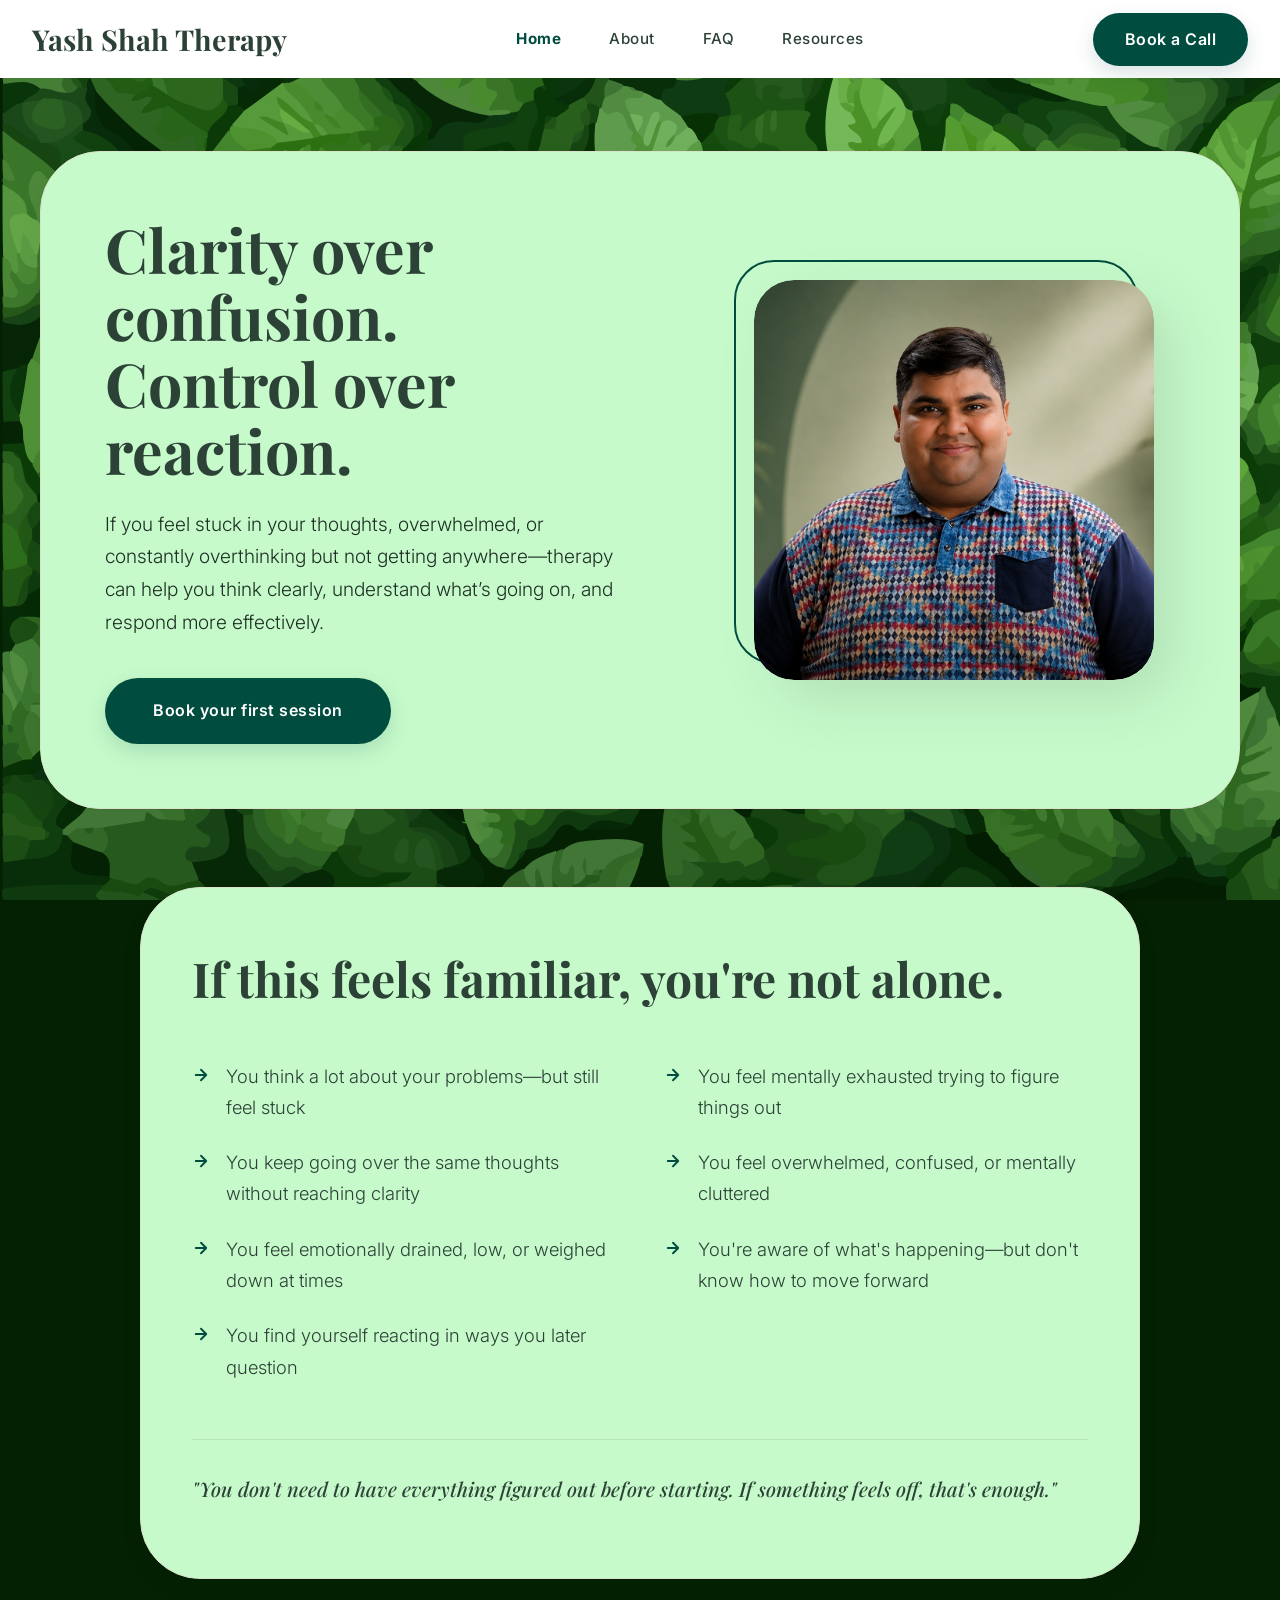
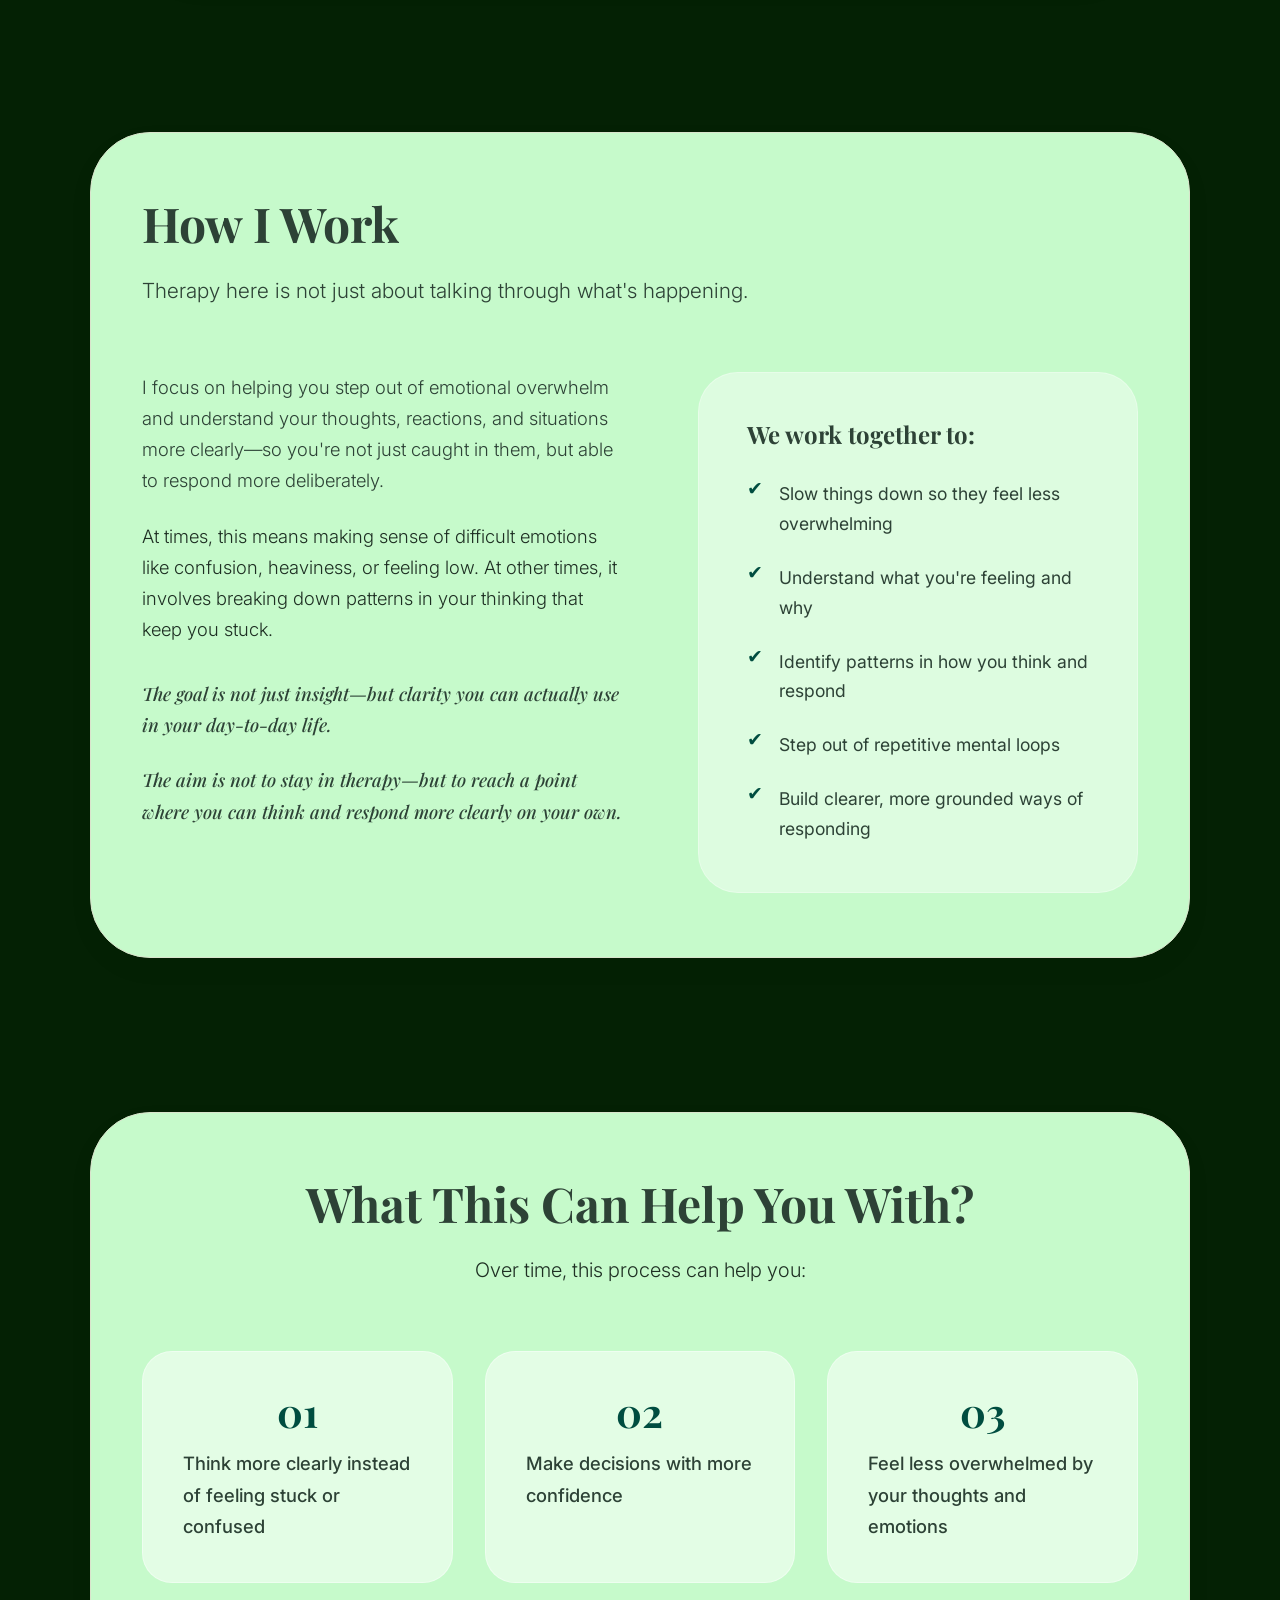
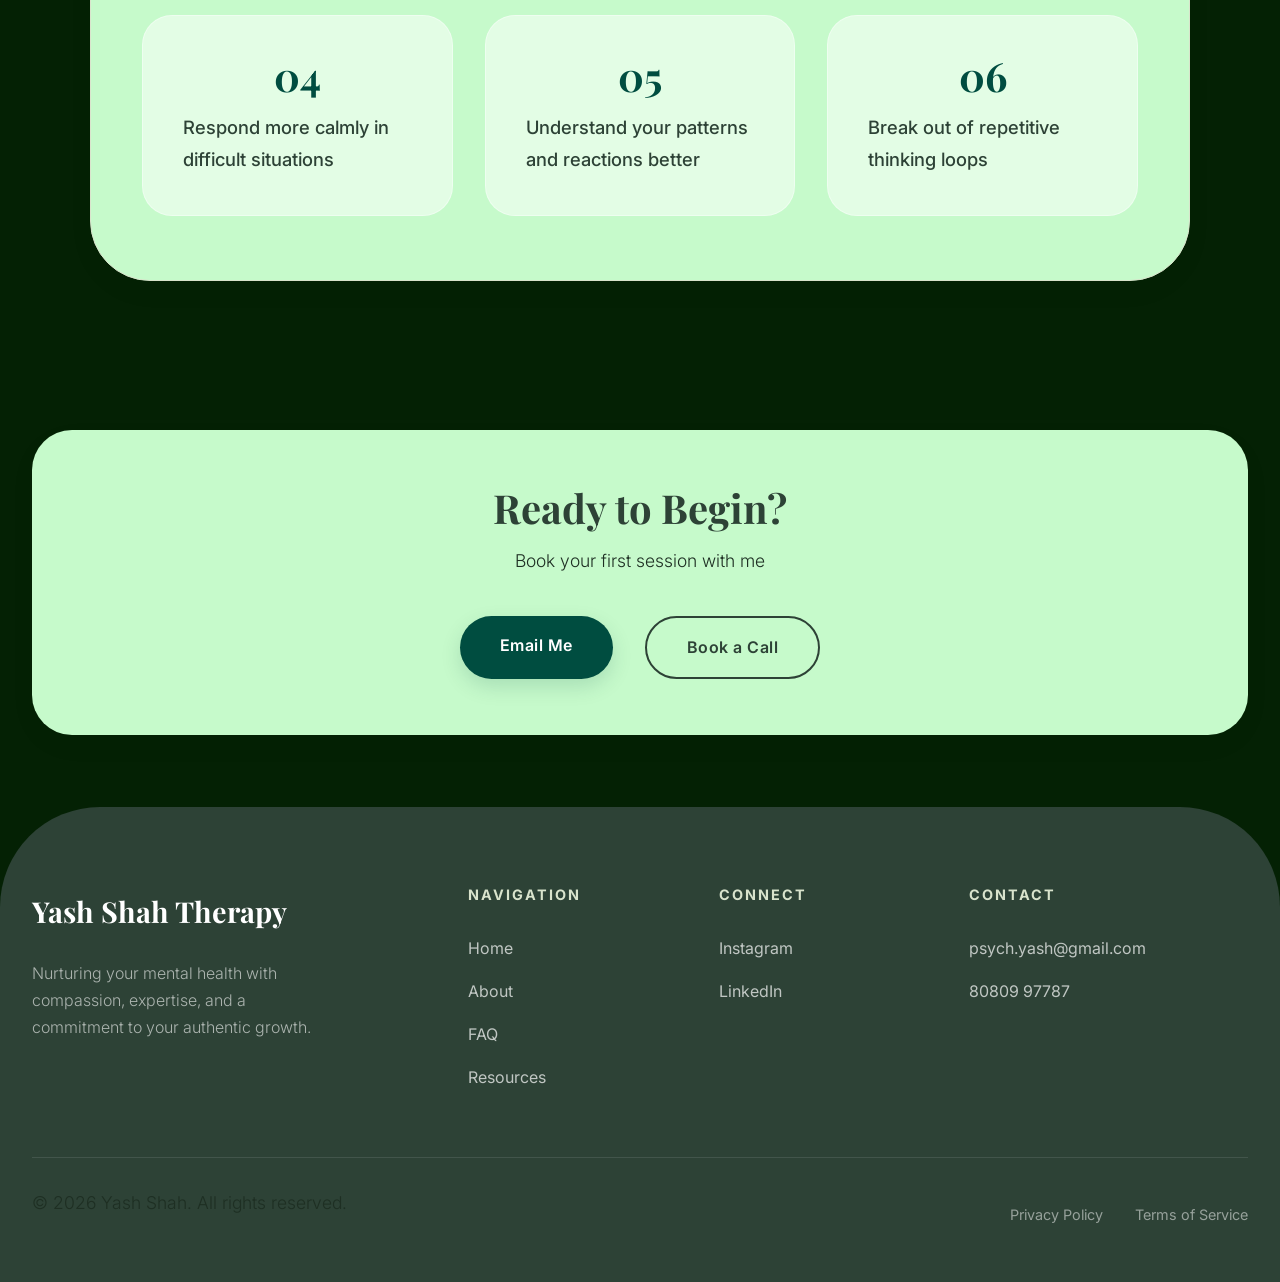
==== index.html @ 01963d13 "Update footer copyright to 2026 Yash Shah across all pages" ====
<!DOCTYPE html>
<html lang="en">
<head>
    <meta charset="UTF-8">
    <meta name="viewport" content="width=device-width, initial-scale=1.0">
    <title>Yash Shah Therapy | Counseling Psychologist & Therapist</title>
    <meta name="description" content="Professional therapy and mental health counseling by Yash Shah, a dedicated Counseling Psychologist. Helping you overcome stress and overthinking.">
    <meta name="keywords" content="Yash Shah, Counseling Psychologist, therapist, mental health counseling, therapy, psychologist, Good Life Counseling">
    
    <!-- Google Fonts -->
    <link rel="preconnect" href="https://fonts.googleapis.com">
    <link rel="preconnect" href="https://fonts.gstatic.com" crossorigin>
    <link href="https://fonts.googleapis.com/css2?family=Inter:wght@300;400;500;600&family=Playfair+Display:ital,wght@0,400;0,700;1,400;1,700&display=swap" rel="stylesheet">
    
    <link rel="stylesheet" href="style.css">
    <style>
        .hide-on-desktop { display: none !important; }
        @media (max-width: 1024px) {
            .hide-on-desktop { display: block !important; }
            .hide-on-mobile { display: none !important; }
        }
    </style>
</head>
<body>

    <!-- Nav -->
    <nav id="main-nav" aria-label="Main Navigation">
        <div class="container nav-content">
            <a href="index.html" class="logo" aria-label="Home" style="font-family: var(--font-serif); font-size: clamp(1.5rem, 3.5vw, 1.8rem); font-weight: 700; color: var(--primary);">
                Yash Shah Therapy
            </a>
            <div class="nav-links">
                <a href="index.html">Home</a>
                <a href="about.html">About</a>
                <a href="faq.html">FAQ</a>
                <a href="resources.html">Resources</a>
            </div>
            <a href="https://wa.me/918080997787" class="btn" style="padding: 0.8rem 2rem;">Book a Call</a>
        </div>
    </nav>

    <main id="main-content">
        <!-- Hero -->
        <section id="home" style="background: transparent; padding-top: 150px;">
        
        <div class="container">
            <div class="card reveal" style="background: var(--card-bg); padding: clamp(1.5rem, 5vw, 5rem); border-radius: clamp(30px, 5vw, 60px); max-width: 1200px; margin: 0 auto;">
                <div class="hero-grid" style="gap: 6rem; align-items: center; margin-top: 0;">
                    <!-- Left: Content -->
                    <div class="hero-content" style="text-align: left;">
                        <h1 style="font-size: clamp(2.5rem, 5vw, 3.8rem); margin-bottom: 1.5rem;">Clarity over confusion.<br>Control over reaction.</h1>
                        <p style="font-size: 1.2rem; margin-bottom: 2.5rem; color: var(--text-muted);">If you feel stuck in your thoughts, overwhelmed, or constantly overthinking but not getting anywhere—therapy can help you think clearly, understand what’s going on, and respond more effectively.</p>
                        
                        <!-- Mobile Image -->
                        <div class="about-image-wrapper hide-on-desktop" style="max-width: 400px; margin: 0 auto 2rem; position: relative;">
                            <div class="about-image">
                                <img src="yash shah image.jpeg" alt="Yash Shah Portrait" style="width: 100%; height: auto; border-radius: 40px; object-fit: cover; aspect-ratio: 1;">
                            </div>
                        </div>

                        <div class="hero-cta">
                            <a href="https://wa.me/918080997787" class="btn">Book your first session</a>
                        </div>
                    </div>

                    <!-- Right: Yash Shah Image (Desktop only) -->
                    <div class="about-image-wrapper hide-on-mobile" style="max-width: 400px; margin: 0 auto; position: relative;">
                        <div class="about-image reveal">
                            <img src="yash shah image.jpeg" alt="Yash Shah Portrait" style="width: 100%; height: auto; border-radius: 40px; object-fit: cover; aspect-ratio: 1;">
                        </div>
                    </div>
                </div>
            </div>
        </div>
        </section>


    <!-- Familiarity/Pain Points Section -->
    <section class="section-padding" style="background-color: transparent;">
        <div class="container">
            <div class="card reveal" style="padding: clamp(1.5rem, 5vw, 5rem) clamp(1.2rem, 4vw, 4rem); background: var(--card-bg); max-width: 1000px; margin: 0 auto; border-radius: clamp(30px, 5vw, 60px);">
                <div class="section-header" style="text-align: left; max-width: 100%; margin-bottom: 3.5rem;">
                    <h2 style="font-size: clamp(2rem, 4vw, 3rem); margin-bottom: 1.5rem;">If this feels familiar, you're not alone.</h2>
                </div>
                <div style="display: grid; grid-template-columns: repeat(auto-fit, minmax(min(100%, 350px), 1fr)); gap: 1.5rem 3rem; text-align: left; margin-bottom: 3.5rem;">
                    <div style="display: flex; gap: 1rem; align-items: flex-start;">
                        <svg width="18" height="18" viewBox="0 0 24 24" fill="none" stroke="currentColor" stroke-width="2.5" stroke-linecap="round" stroke-linejoin="round" style="flex-shrink: 0; color: var(--tertiary); margin-top: 5px;"><path d="M5 12h14m-7-7l7 7-7 7"/></svg>
                        <p style="margin: 0; font-size: 1.15rem; color: var(--primary);">You think a lot about your problems—but still feel stuck</p>
                    </div>
                    <div style="display: flex; gap: 1rem; align-items: flex-start;">
                        <svg width="18" height="18" viewBox="0 0 24 24" fill="none" stroke="currentColor" stroke-width="2.5" stroke-linecap="round" stroke-linejoin="round" style="flex-shrink: 0; color: var(--tertiary); margin-top: 5px;"><path d="M5 12h14m-7-7l7 7-7 7"/></svg>
                        <p style="margin: 0; font-size: 1.15rem; color: var(--primary);">You feel mentally exhausted trying to figure things out</p>
                    </div>
                    <div style="display: flex; gap: 1rem; align-items: flex-start;">
                        <svg width="18" height="18" viewBox="0 0 24 24" fill="none" stroke="currentColor" stroke-width="2.5" stroke-linecap="round" stroke-linejoin="round" style="flex-shrink: 0; color: var(--tertiary); margin-top: 5px;"><path d="M5 12h14m-7-7l7 7-7 7"/></svg>
                        <p style="margin: 0; font-size: 1.15rem; color: var(--primary);">You keep going over the same thoughts without reaching clarity</p>
                    </div>
                    <div style="display: flex; gap: 1rem; align-items: flex-start;">
                        <svg width="18" height="18" viewBox="0 0 24 24" fill="none" stroke="currentColor" stroke-width="2.5" stroke-linecap="round" stroke-linejoin="round" style="flex-shrink: 0; color: var(--tertiary); margin-top: 5px;"><path d="M5 12h14m-7-7l7 7-7 7"/></svg>
                        <p style="margin: 0; font-size: 1.15rem; color: var(--primary);">You feel overwhelmed, confused, or mentally cluttered</p>
                    </div>
                    <div style="display: flex; gap: 1rem; align-items: flex-start;">
                        <svg width="18" height="18" viewBox="0 0 24 24" fill="none" stroke="currentColor" stroke-width="2.5" stroke-linecap="round" stroke-linejoin="round" style="flex-shrink: 0; color: var(--tertiary); margin-top: 5px;"><path d="M5 12h14m-7-7l7 7-7 7"/></svg>
                        <p style="margin: 0; font-size: 1.15rem; color: var(--primary);">You feel emotionally drained, low, or weighed down at times</p>
                    </div>
                    <div style="display: flex; gap: 1rem; align-items: flex-start;">
                        <svg width="18" height="18" viewBox="0 0 24 24" fill="none" stroke="currentColor" stroke-width="2.5" stroke-linecap="round" stroke-linejoin="round" style="flex-shrink: 0; color: var(--tertiary); margin-top: 5px;"><path d="M5 12h14m-7-7l7 7-7 7"/></svg>
                        <p style="margin: 0; font-size: 1.15rem; color: var(--primary);">You're aware of what's happening—but don't know how to move forward</p>
                    </div>
                    <div style="display: flex; gap: 1rem; align-items: flex-start;">
                        <svg width="18" height="18" viewBox="0 0 24 24" fill="none" stroke="currentColor" stroke-width="2.5" stroke-linecap="round" stroke-linejoin="round" style="flex-shrink: 0; color: var(--tertiary); margin-top: 5px;"><path d="M5 12h14m-7-7l7 7-7 7"/></svg>
                        <p style="margin: 0; font-size: 1.15rem; color: var(--primary);">You find yourself reacting in ways you later question</p>
                    </div>
                </div>
                <div style="border-top: 1px solid rgba(0, 0, 0, 0.08); padding-top: 2rem; text-align: left;">
                    <p style="font-size: 1.25rem; font-weight: 500; color: var(--primary); margin-bottom: 0.5rem; font-family: var(--font-serif); font-style: italic;">"You don't need to have everything figured out before starting. If something feels off, that's enough."</p>
                </div>
            </div>
        </div>
    </section>

    <!-- How I Work Section -->
    <section class="section-padding" style="background-color: transparent;">
        <div class="container">
            <div class="card reveal" style="padding: clamp(1.5rem, 5vw, 5rem) clamp(1.2rem, 4vw, 4rem); background: var(--card-bg); max-width: 1100px; margin: 0 auto; border-radius: clamp(30px, 5vw, 60px);">
                <div class="section-header" style="text-align: left; max-width: 100%; margin-bottom: 4rem;">
                    <h2 style="font-size: clamp(2rem, 4vw, 3rem); margin-bottom: 1.5rem;">How I Work</h2>
                    <p style="font-size: 1.3rem; line-height: 1.6; color: var(--primary); max-width: 800px;">Therapy here is not just about talking through what's happening.</p>
                </div>
                
                <div class="about-grid how-i-work-grid" style="align-items: start; text-align: left;">
                    <div>
                        <p style="font-size: 1.15rem; margin-bottom: 1.5rem; color: var(--primary);">I focus on helping you step out of emotional overwhelm and understand your thoughts, reactions, and situations more clearly—so you're not just caught in them, but able to respond more deliberately.</p>
                        <p style="font-size: 1.15rem; margin-bottom: 1.5rem; color: var(--text-muted);">At times, this means making sense of difficult emotions like confusion, heaviness, or feeling low. At other times, it involves breaking down patterns in your thinking that keep you stuck.</p>
                        <p style="font-size: 1.15rem; font-weight: 500; font-family: var(--font-serif); font-style: italic; color: var(--primary); margin-top: 2rem;">The goal is not just insight—but clarity you can actually use in your day-to-day life.</p>
                        <p style="font-size: 1.15rem; font-weight: 500; font-family: var(--font-serif); font-style: italic; color: var(--primary);">The aim is not to stay in therapy—but to reach a point where you can think and respond more clearly on your own.</p>
                    </div>
                    
                    <div style="background: rgba(255, 255, 255, 0.4); padding: clamp(1.2rem, 4vw, 3rem); border-radius: clamp(20px, 4vw, 40px); border: 1px solid rgba(255, 255, 255, 0.3);">
                        <h3 style="font-size: 1.5rem; margin-bottom: 2rem; color: var(--primary);">We work together to:</h3>
                        <ul style="list-style: none; display: flex; flex-direction: column; gap: 1.5rem;">
                            <li style="display: flex; gap: 1rem; align-items: flex-start;">
                                <span style="color: var(--tertiary); font-size: 1.2rem; line-height: 1;">✔</span>
                                <span style="font-size: 1.1rem; color: var(--primary);">Slow things down so they feel less overwhelming</span>
                            </li>
                            <li style="display: flex; gap: 1rem; align-items: flex-start;">
                                <span style="color: var(--tertiary); font-size: 1.2rem; line-height: 1;">✔</span>
                                <span style="font-size: 1.1rem; color: var(--primary);">Understand what you're feeling and why</span>
                            </li>
                            <li style="display: flex; gap: 1rem; align-items: flex-start;">
                                <span style="color: var(--tertiary); font-size: 1.2rem; line-height: 1;">✔</span>
                                <span style="font-size: 1.1rem; color: var(--primary);">Identify patterns in how you think and respond</span>
                            </li>
                            <li style="display: flex; gap: 1rem; align-items: flex-start;">
                                <span style="color: var(--tertiary); font-size: 1.2rem; line-height: 1;">✔</span>
                                <span style="font-size: 1.1rem; color: var(--primary);">Step out of repetitive mental loops</span>
                            </li>
                            <li style="display: flex; gap: 1rem; align-items: flex-start;">
                                <span style="color: var(--tertiary); font-size: 1.2rem; line-height: 1;">✔</span>
                                <span style="font-size: 1.1rem; color: var(--primary);">Build clearer, more grounded ways of responding</span>
                            </li>
                        </ul>
                    </div>
                </div>
            </div>
        </div>
    </section>

    <!-- What This Can Help You With Section -->
    <section class="section-padding" style="background-color: transparent;">
        <div class="container">
            <div class="card reveal" style="padding: clamp(1.5rem, 5vw, 5rem) clamp(1.2rem, 4vw, 4rem); background: var(--card-bg); max-width: 1100px; margin: 0 auto; border-radius: clamp(30px, 5vw, 60px);">
                <div class="section-header" style="text-align: center; max-width: 800px; margin: 0 auto 4rem;">
                    <h2 style="font-size: clamp(2rem, 4vw, 3rem); margin-bottom: 1.5rem;">What This Can Help You With?</h2>
                    <p style="font-size: 1.25rem; color: var(--text-muted);">Over time, this process can help you:</p>
                </div>
                
                <div style="display: grid; grid-template-columns: repeat(auto-fit, minmax(min(100%, 280px), 1fr)); gap: 2rem; text-align: left;">
                    <div style="background: rgba(255,255,255,0.5); padding: 2.5rem; border-radius: 30px; border: 1px solid rgba(255,255,255,0.4); display: flex; flex-direction: column; gap: 1rem;">
                        <span style="font-size: 2.5rem; color: var(--tertiary); font-family: var(--font-serif); font-weight: 700; text-align: center; display: block; line-height: 1;">01</span>
                        <p style="font-size: 1.15rem; color: var(--primary); font-weight: 500; margin: 0;">Think more clearly instead of feeling stuck or confused</p>
                    </div>
                    <div style="background: rgba(255,255,255,0.5); padding: 2.5rem; border-radius: 30px; border: 1px solid rgba(255,255,255,0.4); display: flex; flex-direction: column; gap: 1rem;">
                        <span style="font-size: 2.5rem; color: var(--tertiary); font-family: var(--font-serif); font-weight: 700; text-align: center; display: block; line-height: 1;">02</span>
                        <p style="font-size: 1.15rem; color: var(--primary); font-weight: 500; margin: 0;">Make decisions with more confidence</p>
                    </div>
                    <div style="background: rgba(255,255,255,0.5); padding: 2.5rem; border-radius: 30px; border: 1px solid rgba(255,255,255,0.4); display: flex; flex-direction: column; gap: 1rem;">
                        <span style="font-size: 2.5rem; color: var(--tertiary); font-family: var(--font-serif); font-weight: 700; text-align: center; display: block; line-height: 1;">03</span>
                        <p style="font-size: 1.15rem; color: var(--primary); font-weight: 500; margin: 0;">Feel less overwhelmed by your thoughts and emotions</p>
                    </div>
                    <div style="background: rgba(255,255,255,0.5); padding: 2.5rem; border-radius: 30px; border: 1px solid rgba(255,255,255,0.4); display: flex; flex-direction: column; gap: 1rem;">
                        <span style="font-size: 2.5rem; color: var(--tertiary); font-family: var(--font-serif); font-weight: 700; text-align: center; display: block; line-height: 1;">04</span>
                        <p style="font-size: 1.15rem; color: var(--primary); font-weight: 500; margin: 0;">Respond more calmly in difficult situations</p>
                    </div>
                    <div style="background: rgba(255,255,255,0.5); padding: 2.5rem; border-radius: 30px; border: 1px solid rgba(255,255,255,0.4); display: flex; flex-direction: column; gap: 1rem;">
                        <span style="font-size: 2.5rem; color: var(--tertiary); font-family: var(--font-serif); font-weight: 700; text-align: center; display: block; line-height: 1;">05</span>
                        <p style="font-size: 1.15rem; color: var(--primary); font-weight: 500; margin: 0;">Understand your patterns and reactions better</p>
                    </div>
                    <div style="background: rgba(255,255,255,0.5); padding: 2.5rem; border-radius: 30px; border: 1px solid rgba(255,255,255,0.4); display: flex; flex-direction: column; gap: 1rem;">
                        <span style="font-size: 2.5rem; color: var(--tertiary); font-family: var(--font-serif); font-weight: 700; text-align: center; display: block; line-height: 1;">06</span>
                        <p style="font-size: 1.15rem; color: var(--primary); font-weight: 500; margin: 0;">Break out of repetitive thinking loops</p>
                    </div>

                </div>
            </div>
        </div>
    </section>

    <!-- CTA Section -->
    <section style="padding: clamp(2.5rem, 6vw, 4.5rem) 0; background-color: transparent; position: relative; z-index: 10;">
        <div class="container">
            <div id="contact" style="background: var(--card-bg); padding: 3.5rem 2rem; border-radius: 40px; text-align: center; box-shadow: var(--shadow-soft);" class="reveal">
                <h2 style="font-size: 2.5rem; margin-bottom: 1rem;">Ready to Begin?</h2>
                <p style="margin-bottom: 2.5rem; max-width: 600px; margin-left: auto; margin-right: auto; font-size: 1.1rem;">Book your first session with me</p>
                <div style="display: flex; justify-content: center; gap: 2rem; flex-wrap: wrap;">
                    <a href="mailto:psych.yash@gmail.com" class="btn" style="padding: 1rem 2.5rem;">Email Me</a>
                    <a href="https://wa.me/918080997787" class="btn btn-outline" style="padding: 1rem 2.5rem; border-color: var(--primary); color: var(--primary);">Book a Call</a>
                </div>
            </div>
        </div>
    </section>
    </main>

    <!-- Footer -->
    <footer>

        <div class="container">
            <div class="footer-grid">
                <div class="footer-column">
                    <div class="footer-logo" style="display: inline-block; margin-bottom: 1.5rem; font-family: var(--font-serif); font-size: 1.8rem; font-weight: 700; color: var(--white);">
                        Yash Shah Therapy
                    </div>
                    <p style="color: rgba(255,255,255,0.6); max-width: 300px; font-size: 1rem;">Nurturing your mental health with compassion, expertise, and a commitment to your authentic growth.</p>
                </div>
                <div class="footer-column">
                    <h2 style="color: var(--secondary); font-family: var(--font-sans); font-size: 0.9rem; text-transform: uppercase; letter-spacing: 2px; margin-bottom: 2rem;">Navigation</h2>
                    <ul class="footer-links">
                        <li><a href="index.html">Home</a></li>
                        <li><a href="about.html">About</a></li>
                        <li><a href="faq.html">FAQ</a></li>
                        <li><a href="resources.html">Resources</a></li>
                    </ul>
                </div>
                <div class="footer-column">
                    <h2 style="color: var(--secondary); font-family: var(--font-sans); font-size: 0.9rem; text-transform: uppercase; letter-spacing: 2px; margin-bottom: 2rem;">Connect</h2>
                    <ul class="footer-links">
                        <li><a href="https://instagram.com/shah_yash93" target="_blank" rel="noopener noreferrer">Instagram</a></li>
                        <li><a href="https://www.linkedin.com/in/yash-shah-758206165" target="_blank" rel="noopener noreferrer">LinkedIn</a></li>
                    </ul>
                </div>
                <div class="footer-column">
                    <h2 style="color: var(--secondary); font-family: var(--font-sans); font-size: 0.9rem; text-transform: uppercase; letter-spacing: 2px; margin-bottom: 2rem;">Contact</h2>
                    <ul class="footer-links">

                        <li><a href="mailto:psych.yash@gmail.com">psych.yash@gmail.com</a></li>
                        <li><a href="https://wa.me/918080997787">80809 97787</a></li>
                    </ul>
                </div>
            </div>
            <div class="footer-bottom">
                <p>&copy; 2026 Yash Shah. All rights reserved.</p>
                <div style="display: flex; gap: 2rem;">
                    <a href="privacy.html" style="color: inherit;">Privacy Policy</a>
                    <a href="terms.html" style="color: inherit;">Terms of Service</a>
                </div>
            </div>
        </div>
    </footer>

    <!-- Shared JS -->
    <script src="script.js"></script>
</body>
</html>
---- style.css ----
:root {
    --primary: #2D4236;
    --secondary: #D9E3CC;
    --tertiary: #004D40; /* Updated from orange to dark green */
    --neutral: #F9FBF7;
    --white: #ffffff;
    --card-bg: #C6FACB;
    --text-dark: #111c14;
    --text-muted: #1e2f23;
    --font-serif: 'Playfair Display', serif;
    --font-sans: 'Inter', sans-serif;
    --transition: all 0.5s cubic-bezier(0.165, 0.84, 0.44, 1);
    --shadow-soft: 0 10px 30px rgba(0,0,0,0.03);
    --shadow-hover: 0 20px 40px rgba(0,0,0,0.08);
}

* {
    margin: 0;
    padding: 0;
    box-sizing: border-box;
}

html {
    scroll-behavior: smooth;
    background-color: #042104;
    background-image: url('green leaves.svg');
    background-size: cover;
    background-attachment: fixed;
    background-repeat: no-repeat;
}

body {
    font-family: var(--font-sans);
    background-color: transparent; /* Allow HTML background to show through */
    color: var(--text-dark);
    line-height: 1.7;
    overflow-x: hidden;
}

h1, h2, h3, h4 {
    font-family: var(--font-serif);
    font-weight: 700;
    line-height: 1.1;
    color: var(--primary);
    overflow-wrap: break-word;
}

h1 { font-size: clamp(2.2rem, 8vw, 4rem); }
h2 { font-size: clamp(1.8rem, 6vw, 3rem); }
h3 { font-size: clamp(1.4rem, 4vw, 2rem); }

p {
    font-weight: 300;
    font-size: 1.1rem;
    color: var(--text-muted);
    margin-bottom: 1.5rem;
    overflow-wrap: break-word;
    word-wrap: break-word;
}

.lead {
    font-size: 1.25rem;
    margin-bottom: 2rem;
}

a {
    text-decoration: none;
    color: inherit;
    transition: var(--transition);
}

/* --- Animations --- */
@keyframes fadeInUp {
    from { opacity: 0; transform: translateY(40px); }
    to { opacity: 1; transform: translateY(0); }
}



.reveal {
    opacity: 0;
    transform: translateY(30px);
    transition: var(--transition);
}

.reveal.active {
    opacity: 1;
    transform: translateY(0);
}

/* --- Global Elements --- */
.container {
    width: 100%;
    max-width: 1300px;
    margin: 0 auto;
    padding: 0 2rem;
}

.btn {
    display: inline-block;
    padding: 1.2rem 3rem;
    background-color: var(--tertiary);
    color: white;
    border-radius: 100px;
    font-weight: 600;
    font-family: var(--font-sans);
    transition: var(--transition);
    border: none;
    cursor: pointer;
    text-align: center;
    box-shadow: 0 8px 20px rgba(0, 77, 64, 0.15);
    font-size: 1rem;
    letter-spacing: 0.5px;
}

.btn:hover {
    transform: translateY(-5px);
    box-shadow: 0 15px 30px rgba(0, 77, 64, 0.3);
    background-color: #00695C;
}

.btn-outline {
    background: transparent;
    border: 2px solid var(--tertiary);
    color: var(--tertiary);
    box-shadow: none;
}

.btn-outline:hover {
    background: var(--tertiary);
    color: white;
}

/* --- Common Layout --- */
.grid {
    display: grid;
    grid-template-columns: repeat(auto-fit, minmax(280px, 1fr));
    gap: 3rem;
    margin-top: 5rem;
}

.section-header {
    text-align: center;
    max-width: 700px;
    margin: 0 auto 5rem;
}

.section-header h2 {
    font-size: 3rem;
    margin-bottom: 1.5rem;
}

@media (max-width: 768px) {
    .grid {
        grid-template-columns: 1fr;
        gap: 2rem;
        margin-top: 3rem;
    }
    .section-header {
        margin-bottom: 3rem;
    }
    .section-header h2 {
        font-size: 2.2rem;
    }
}

.section-padding {
    padding: clamp(2.5rem, 6vw, 6rem) 0;
    position: relative;
}

/* --- Sticky Navbar --- */
nav {
    position: fixed;
    top: 0;
    width: 100%;
    z-index: 1000;
    padding: 0.8rem 0;
    transition: var(--transition);
    background: white;
}

nav.scrolled {
    background: rgba(217, 227, 204, 0.8);
    backdrop-filter: blur(20px);
    padding: 1.2rem 0;
    box-shadow: 0 10px 40px rgba(0,0,0,0.05);
}

.nav-content {
    display: flex;
    justify-content: space-between;
    align-items: center;
}

.logo img {
    height: 80px;
    width: auto;
    object-fit: contain;
}

.nav-links {
    display: flex;
    gap: 3rem;
}

.nav-links a {
    font-weight: 500;
    font-size: 0.95rem;
    color: var(--primary); /* Default to primary for light backgrounds */
    position: relative;
    letter-spacing: 0.5px;
    transition: var(--transition);
}

.nav-links a:hover {
    color: var(--tertiary);
}

.nav-links a::after {
    content: '';
    position: absolute;
    bottom: -8px;
    left: 50%;
    width: 0;
    height: 2px;
    background-color: var(--tertiary);
    transition: var(--transition);
    transform: translateX(-50%);
}

.nav-links a:hover::after {
    width: 100%;
}

/* Page Specific Header Colors if needed */
.header-dark .logo, .header-dark .nav-links a {
    color: var(--white);
}

/* --- Hero Section --- */
#home {
    min-height: 90vh;
    display: flex;
    align-items: center;
    background: var(--secondary);
    color: var(--primary);
    position: relative;
    overflow: hidden;
    padding-top: 100px; /* Safe area for fixed navbar */
}

.hero-grid {
    display: grid;
    grid-template-columns: 1.2fr 1fr;
    gap: 8rem;
    align-items: center;
    position: relative;
    z-index: 10;
}

.hero-content {
    max-width: 100%;
}

.hero-logo-wrapper {
    display: flex;
    justify-content: center;
    align-items: center;
}

.hero-logo-wrapper img {
    width: 100%;
    max-width: 450px;
    height: auto;
}

.hero-content h1 {
    font-size: 3.8rem;
    color: var(--primary);
    margin-bottom: 1.5rem;
    opacity: 0;
    transform: translateY(40px);
    animation: fadeInUp 1.2s forwards 0.5s;
}

.hero-content p {
    font-size: 1.2rem;
    margin-bottom: 2rem;
    opacity: 0;
    transform: translateY(40px);
    animation: fadeInUp 1.2s forwards 0.8s;
    color: var(--text-muted);
    max-width: 600px;
}

.hero-cta {
    opacity: 0;
    transform: translateY(40px);
    animation: fadeInUp 1.2s forwards 1.1s;
    display: flex;
    gap: 1.5rem;
}




/* --- Wavy Dividers --- */
.divider-top {
    position: absolute;
    top: 0;
    left: 0;
    width: 100%;
    overflow: hidden;
    line-height: 0;
}

.divider-top svg {
    position: relative;
    display: block;
    width: calc(100% + 1.3px);
    height: 80px;
}

.divider-top .shape-fill {
    fill: var(--neutral);
}

.divider-bottom {
    position: absolute;
    bottom: 0;
    left: 0;
    width: 100%;
    overflow: hidden;
    line-height: 0;
    transform: rotate(180deg);
}

.divider-bottom svg {
    position: relative;
    display: block;
    width: calc(100% + 1.3px);
    height: 180px;
}

.divider-bottom .shape-fill {
    fill: var(--neutral);
}

/* --- Cards --- */
.card {
    background: var(--card-bg);
    padding: 4rem 3rem;
    border-radius: 32px;
    border: 1px solid var(--secondary);
    box-shadow: var(--shadow-soft);
    transition: var(--transition);
    text-align: center;
    position: relative;
}

.card:hover {
    transform: translateY(-12px);
    box-shadow: var(--shadow-hover);
    background: rgba(255, 255, 255, 0.9);
}

.card-icon {
    width: 80px;
    height: 80px;
    margin: 0 auto 2rem;
    background: var(--white);
    border-radius: 24px;
    display: flex;
    align-items: center;
    justify-content: center;
    color: var(--primary);
    transition: var(--transition);
}

.card:hover .card-icon {
    transform: scale(1.1) rotate(5deg);
    background: var(--tertiary);
    color: var(--white);
}

/* --- About Section --- */
.about-grid {
    display: grid;
    grid-template-columns: 1fr 1fr;
    gap: 4rem;
    align-items: center;
}

.about-image-wrapper {
    position: relative;
}

.about-image-wrapper::before {
    content: '';
    position: absolute;
    top: -20px;
    left: -20px;
    width: 100%;
    height: 100%;
    border: 2px solid var(--tertiary);
    border-radius: 40px;
    z-index: 0;
}

.about-image {
    width: 100%;
    aspect-ratio: 1;
    border-radius: 40px;
    overflow: hidden;
    position: relative;
    z-index: 1;
    box-shadow: 20px 20px 60px rgba(0,0,0,0.1);
}

.about-image img {
    width: 100%;
    height: 100%;
    object-fit: cover;
}

.about-badge {
    position: absolute;
    bottom: -30px;
    right: -30px;
    background: var(--primary);
    color: white;
    padding: 2rem;
    border-radius: 30px;
    z-index: 2;
    box-shadow: 10px 10px 30px rgba(0,0,0,0.2);
    text-align: center;
}

.about-badge span {
    display: block;
    font-size: 2.5rem;
    font-family: var(--font-serif);
    font-weight: 700;
    line-height: 1;
}

.about-badge label {
    font-size: 0.8rem;
    text-transform: uppercase;
    letter-spacing: 1px;
    opacity: 0.8;
}

/* --- FAQ Accordion --- */
.faq-item {
    margin-bottom: 1.5rem;
    border-radius: 20px;
    background: var(--card-bg);
    border: 1px solid rgba(217, 227, 204, 0.5);
    overflow: hidden;
    transition: var(--transition);
}

.faq-item.open {
    border-color: var(--tertiary);
    box-shadow: 0 10px 30px rgba(0,0,0,0.05);
}

.faq-question {
    width: 100%;
    padding: 2rem;
    display: flex;
    justify-content: space-between;
    align-items: center;
    background: none;
    border: none;
    cursor: pointer;
    font-family: var(--font-serif);
    font-size: 1.3rem;
    color: var(--primary);
    text-align: left;
}

.faq-icon {
    width: 30px;
    height: 30px;
    border-radius: 50%;
    background: var(--secondary);
    display: flex;
    align-items: center;
    justify-content: center;
    transition: var(--transition);
    color: var(--primary);
}

.faq-item.open .faq-icon {
    background: var(--tertiary);
    color: white;
    transform: rotate(180deg);
}

.faq-answer {
    max-height: 0;
    overflow: hidden;
    transition: max-height 0.5s cubic-bezier(0, 1, 0, 1);
    padding: 0 2rem;
}

.faq-item.open .faq-answer {
    max-height: 2000px;
    padding-bottom: 2rem;
    transition: max-height 0.5s ease-in;
}

/* --- Resources --- */
.resource-card {
    background: var(--card-bg);
    padding: 3rem;
    border-radius: 30px;
    transition: var(--transition);
    border: 1px solid transparent;
    display: flex;
    flex-direction: column;
    height: 100%;
}

.resource-card:hover {
    transform: translateY(-10px);
    border-color: var(--tertiary);
    box-shadow: var(--shadow-hover);
}

.resource-tag {
    display: inline-block;
    padding: 0.4rem 1rem;
    background: var(--secondary);
    color: var(--primary);
    border-radius: 100px;
    font-size: 0.75rem;
    font-weight: 600;
    text-transform: uppercase;
    letter-spacing: 1px;
    margin-bottom: 1.5rem;
    align-self: flex-start;
}

.resource-card h3 {
    margin-bottom: 1rem;
    font-size: 1.5rem;
}

.resource-link {
    margin-top: auto;
    color: var(--tertiary);
    font-weight: 600;
    display: flex;
    align-items: center;
    gap: 0.5rem;
    padding-top: 2rem;
}

/* --- Footer --- */
footer {
    background: var(--primary);
    color: white;
    padding: 80px 0 40px;
    border-radius: 100px 100px 0 0;
}

.footer-logo {
    font-family: var(--font-serif);
    font-size: 2.5rem;
    color: var(--white);
    margin-bottom: 2rem;
}

.footer-grid {
    display: grid;
    grid-template-columns: 2fr 1fr 1fr 1.5fr;
    gap: 4rem;
}

.footer-column h4 {
    color: var(--secondary);
    font-family: var(--font-sans);
    font-size: 0.9rem;
    text-transform: uppercase;
    letter-spacing: 2px;
    margin-bottom: 2rem;
}

.footer-links {
    list-style: none;
}

.footer-links li {
    margin-bottom: 1rem;
}

.footer-links a {
    color: rgba(255,255,255,0.7);
    font-size: 1rem;
}

.footer-links a:hover {
    color: var(--tertiary);
    padding-left: 5px;
}

.footer-bottom {
    margin-top: 50px;
    padding-top: 30px;
    border-top: 1px solid rgba(255,255,255,0.1);
    display: flex;
    justify-content: space-between;
    align-items: center;
    color: rgba(255,255,255,0.5);
    font-size: 0.9rem;
}

.deco-svg {
    display: none !important;
}

/* --- Emergency Section --- */
.emergency-section {
    background: var(--card-bg);
    border-radius: 60px;
    padding: 4rem 5rem;
    margin-bottom: 0;
    border: 1px solid var(--secondary);
    position: relative;
    overflow: hidden;
}

.emergency-header {
    display: grid;
    grid-template-columns: 1.2fr 1fr;
    gap: 6rem;
    align-items: center;
    margin-bottom: 6rem;
}

.emergency-illustration img {
    width: 100%;
    border-radius: 40px;
    box-shadow: var(--shadow-soft);
}

.emergency-info h2 {
    font-size: 3.5rem;
    margin-bottom: 2rem;
}

.emergency-note {
    background: var(--white); /* Keep white for internal note contrast if desired, or change to neutral */
    padding: 2.5rem;
    border-radius: 30px;
    border-left: 6px solid var(--tertiary);
    box-shadow: var(--shadow-soft);
}

.emergency-note p {
    font-size: 1rem;
    margin-bottom: 1rem;
}

.emergency-note strong {
    color: var(--primary);
}

.emergency-grid {
    display: grid;
    grid-template-columns: repeat(auto-fit, minmax(300px, 1fr));
    gap: 2rem;
}

.helpline-card {
    background: var(--card-bg);
    padding: 2.5rem;
    border-radius: 30px;
    box-shadow: var(--shadow-soft);
    transition: var(--transition);
    border: 1px solid rgba(217, 227, 204, 0.3);
}

.helpline-card:hover {
    transform: translateY(-8px);
    box-shadow: var(--shadow-hover);
    border-color: var(--tertiary);
}

.helpline-card h3 {
    font-size: 1.4rem;
    margin-bottom: 1.5rem;
    line-height: 1.3;
}

.helpline-details p {
    font-size: 0.95rem;
    margin-bottom: 0.5rem;
    display: flex;
    justify-content: space-between;
}

.helpline-details strong {
    color: var(--primary);
    font-weight: 600;
}

.helpline-link {
    display: inline-block;
    margin-top: 1.5rem;
    color: var(--tertiary);
    font-weight: 700;
    font-size: 0.9rem;
    text-transform: uppercase;
    letter-spacing: 1px;
}

/* --- Responsive --- */
@media (max-width: 1024px) {
    .hero-grid, .emergency-header { gap: 3rem; grid-template-columns: 1fr; text-align: center; }
    .hero-logo-wrapper { order: -1; }
    .footer-grid { grid-template-columns: 1fr 1fr; gap: 3rem; }
    .about-grid { grid-template-columns: 1fr; gap: 4rem; }
    .hide-on-mobile { display: none !important; }
    .hide-on-desktop { display: block !important; }
}

@media (max-width: 768px) {
    .container { padding: 0 1.2rem; }
    nav { position: relative; padding: 1rem 0; background: var(--white); }
    #home { padding-top: 2rem; }
    .nav-content { flex-direction: column; gap: 1rem; }
    .nav-links { display: flex; gap: 0.8rem; flex-wrap: wrap; justify-content: center; }
    .nav-links a { font-size: 0.85rem; }
    .hero-grid, .about-grid { gap: 2rem; }
    .about-image-wrapper { margin-bottom: 3rem; }
    .about-image-wrapper::before { display: none; }
    .about-image { box-shadow: 0 10px 30px rgba(0,0,0,0.1); border-radius: 30px; }
    .about-badge { position: relative; right: 0; bottom: 0; margin: -30px auto 0; padding: 1rem 1.5rem; border-radius: 20px; width: fit-content; }
    .about-badge span { font-size: 1.5rem; }
    .hero-cta { flex-direction: column; width: 100%; gap: 1rem; }
    .hero-cta .btn { width: 100%; box-sizing: border-box; }
    .footer-grid { grid-template-columns: 1fr; }
    .footer-bottom { flex-direction: column; gap: 1.5rem; text-align: center; }
    .emergency-section { padding: 2.5rem 1.5rem; border-radius: 30px; }
    .emergency-grid { grid-template-columns: 1fr; gap: 1.5rem; }
    .long-heading { white-space: normal; line-height: 1.3; }

    .card {
        padding: 1.5rem 1.25rem !important;
        border-radius: 30px !important;
        box-sizing: border-box !important;
    }

    .about-intro-grid {
        grid-template-columns: 1fr !important;
        gap: 2.5rem !important;
        margin-top: 2.5rem !important;
        padding-top: 2.5rem !important;
        text-align: center !important;
    }
    .about-intro-grid div, .about-intro-grid p {
        text-align: center !important;
        align-items: center !important;
        justify-content: center !important;
        max-width: 100% !important;
        overflow-wrap: break-word !important;
    }
    .hide-on-mobile { display: none !important; }
    .hide-on-desktop { display: block !important; }
    .how-i-work-grid {
        grid-template-columns: 1fr !important;
        gap: 3rem !important;
    }
}

.hide-on-desktop { display: none !important; }

.how-i-work-grid {
    display: grid;
    grid-template-columns: 1.1fr 1fr;
    gap: 4.5rem;
}
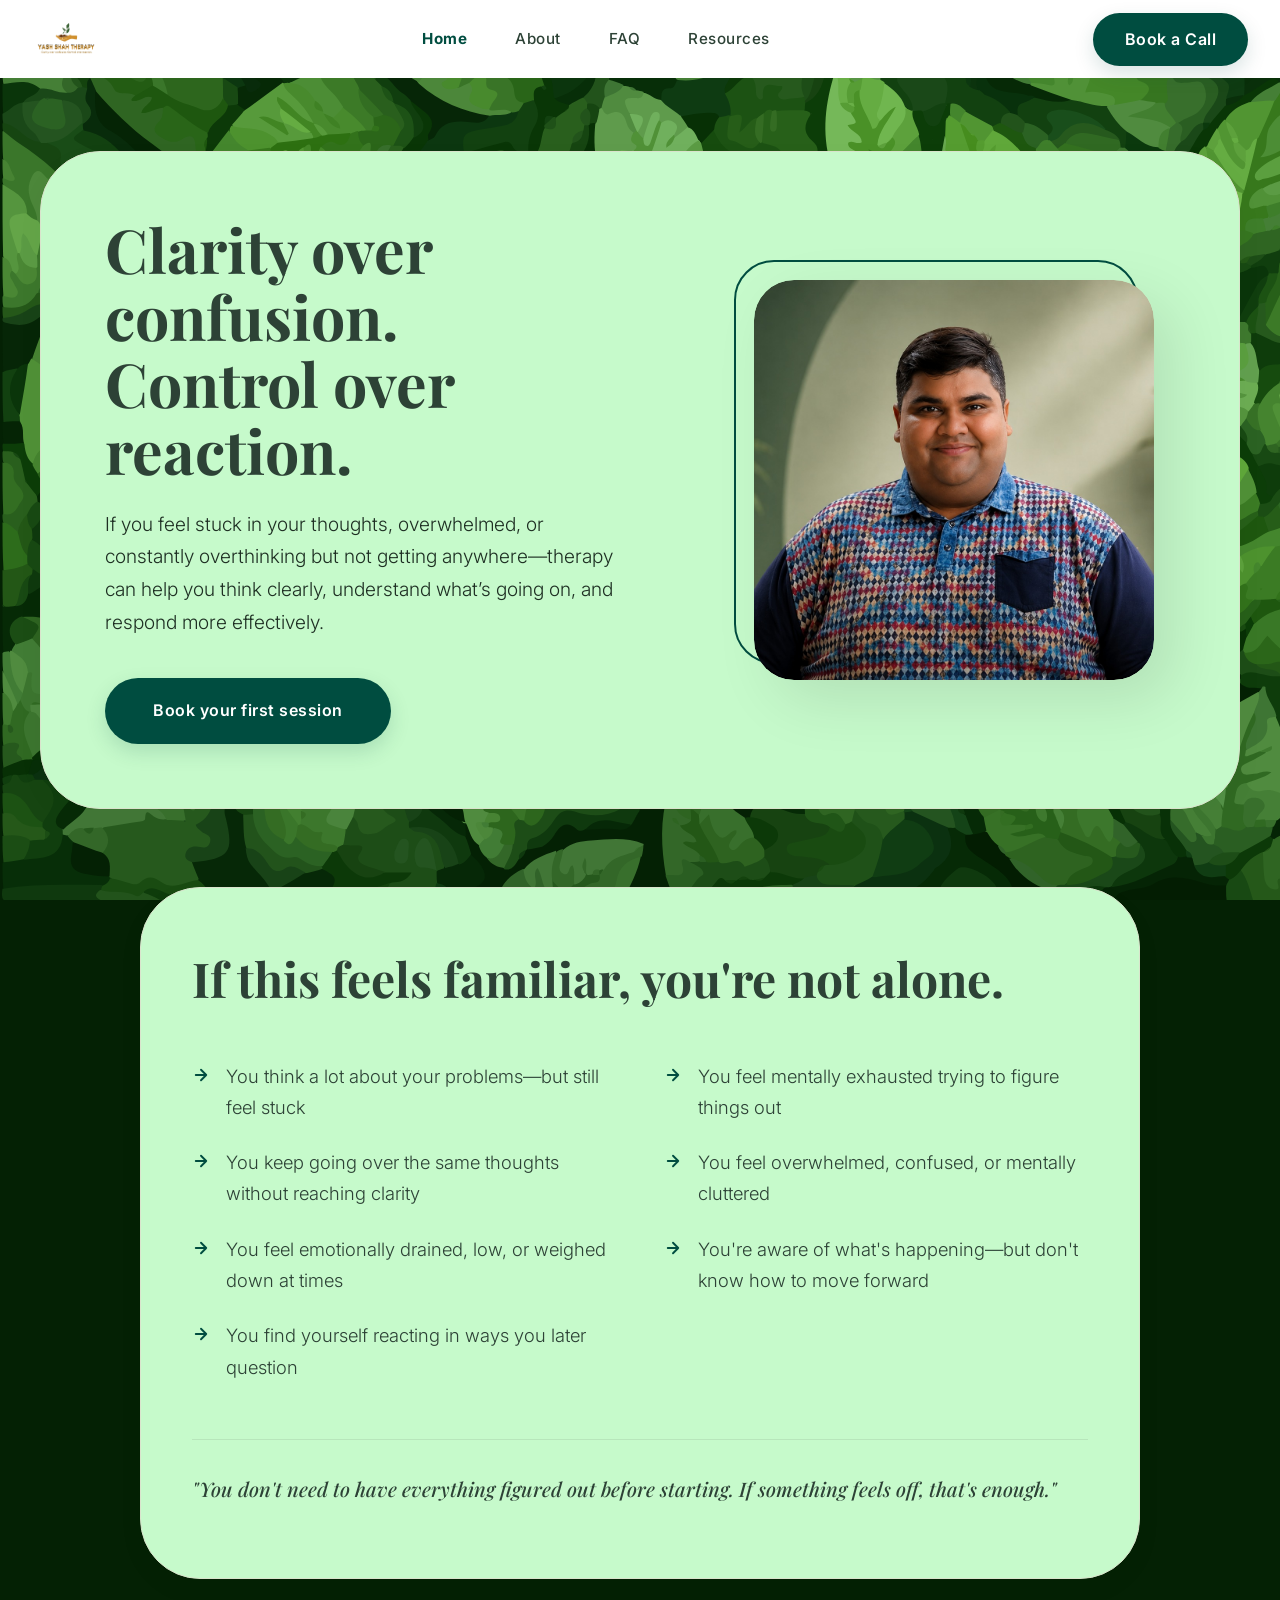
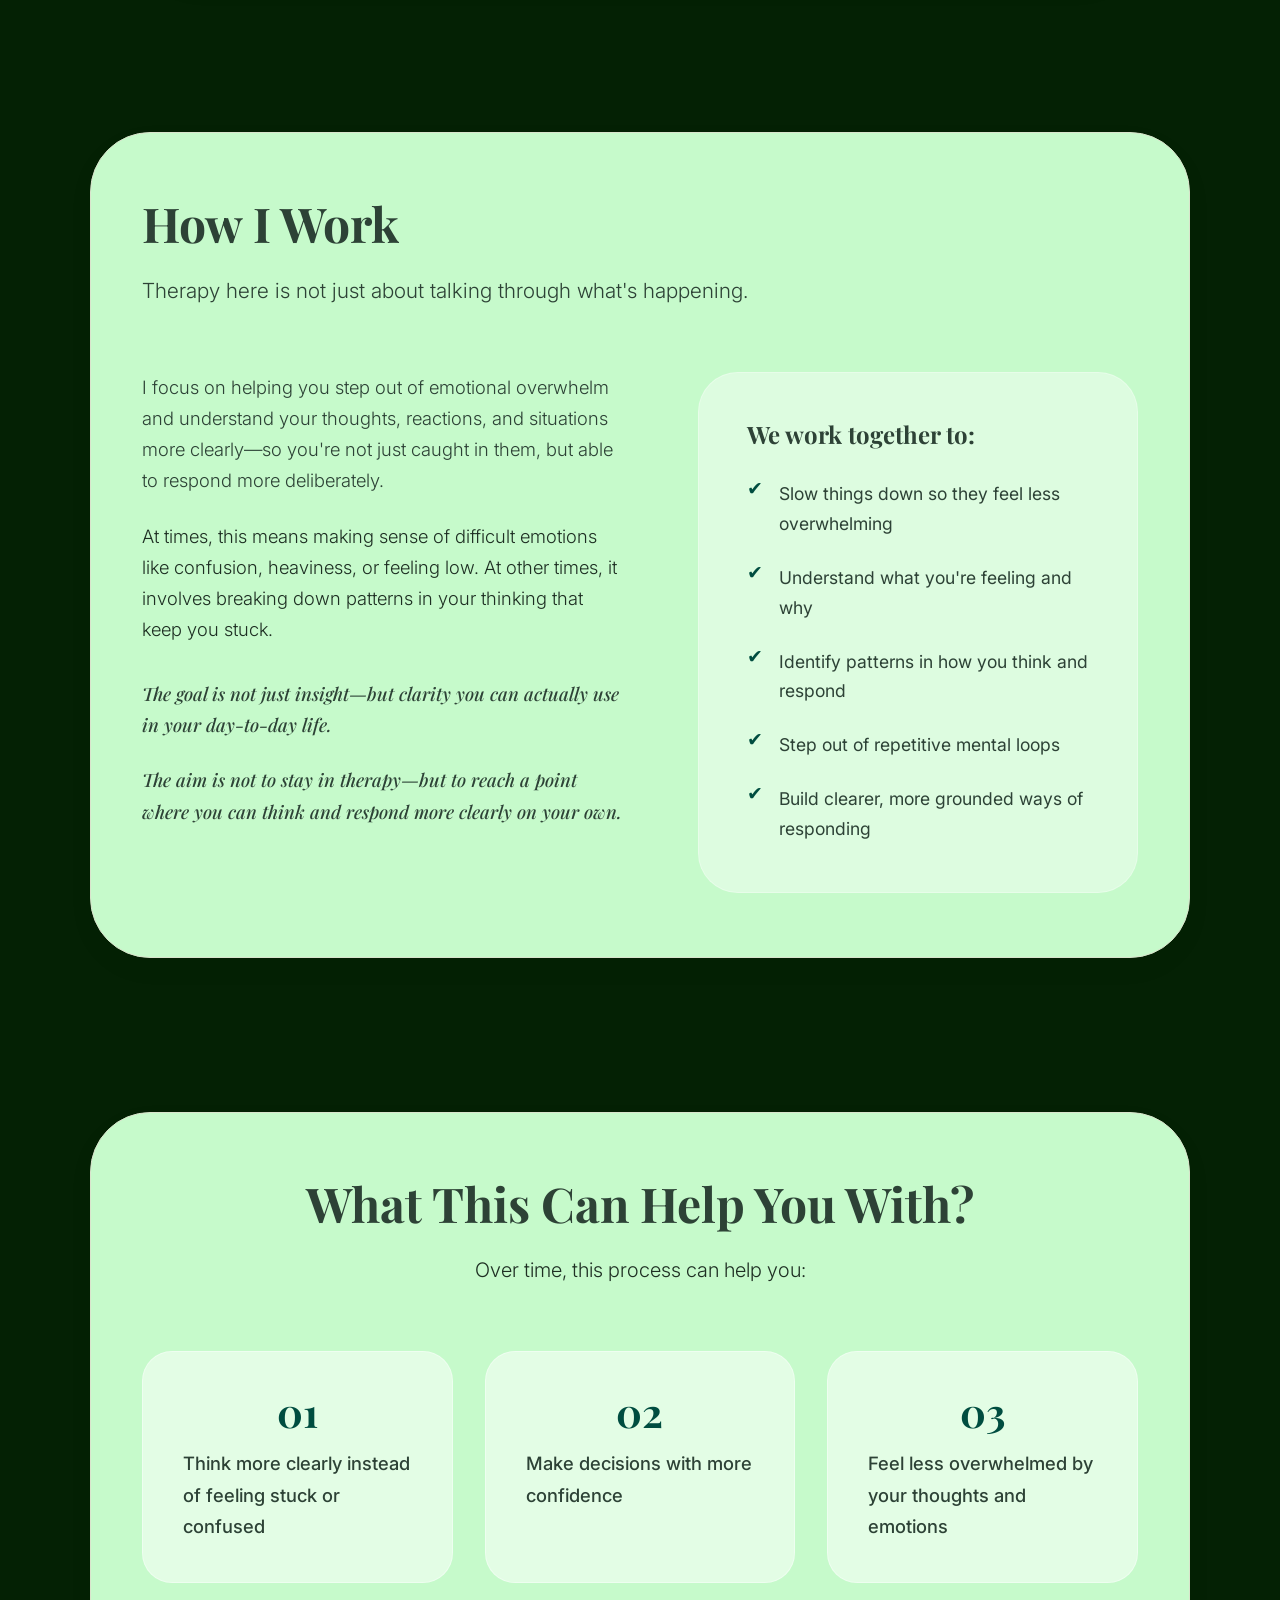
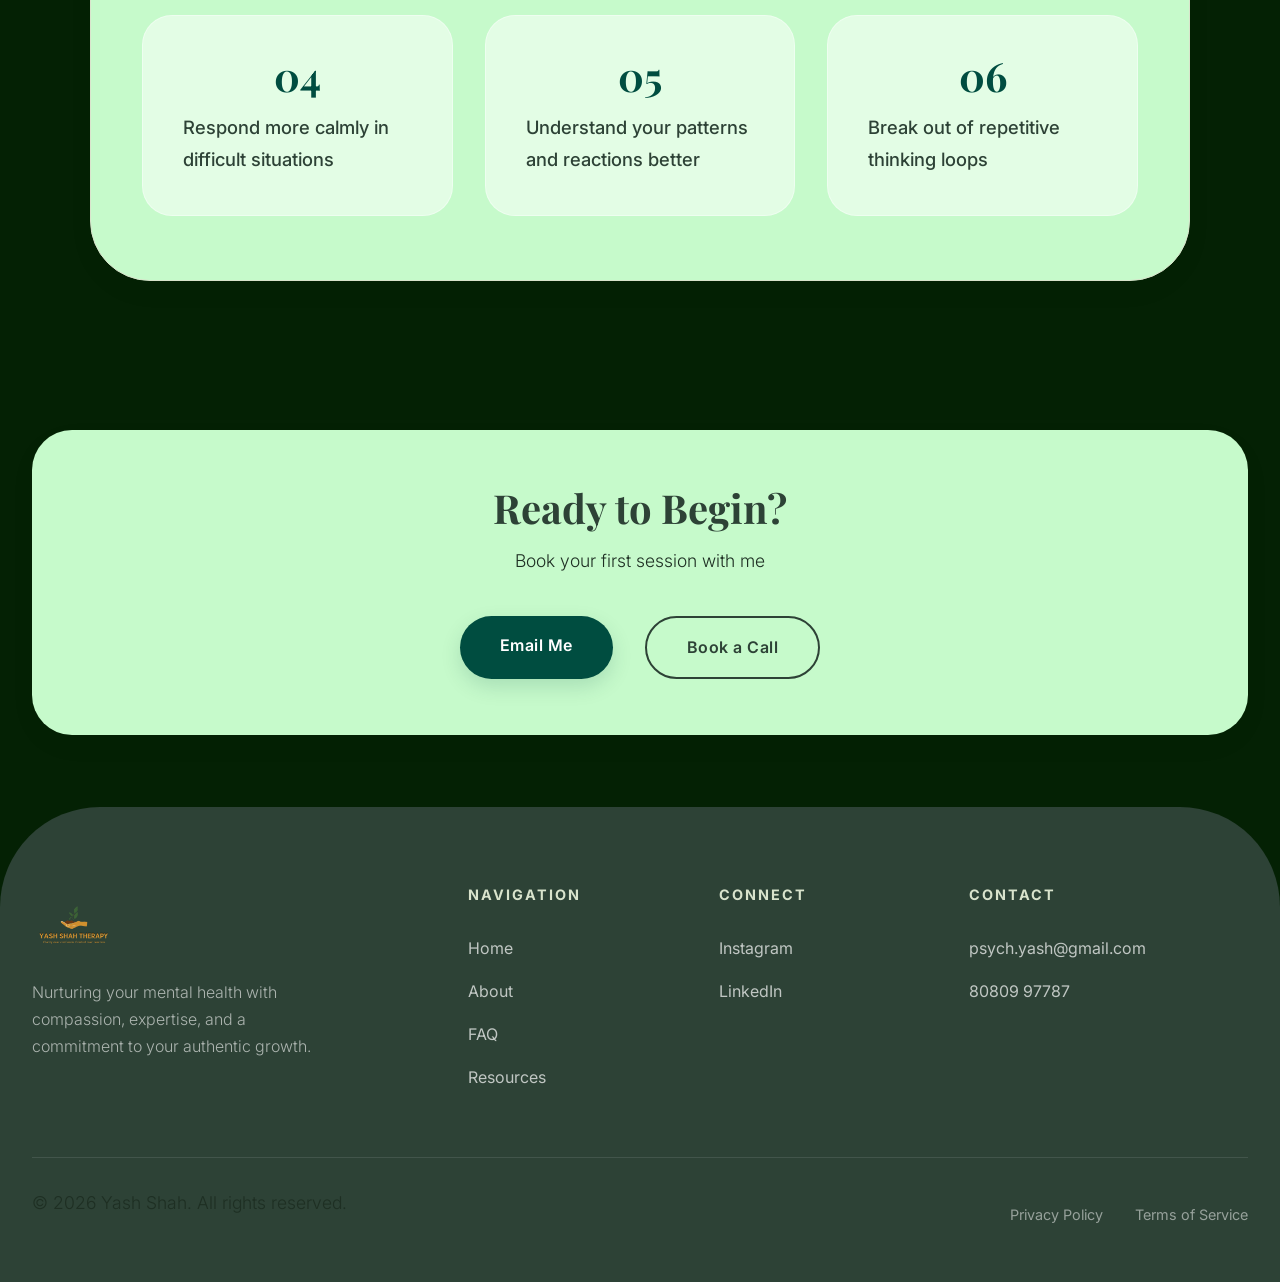
==== commit 420c88ae: "Update text logo with image logo in header and footer across all pages" ====
--- a/index.html
+++ b/index.html
@@ -26,8 +26,8 @@
     <!-- Nav -->
     <nav id="main-nav" aria-label="Main Navigation">
         <div class="container nav-content">
-            <a href="index.html" class="logo" aria-label="Home" style="font-family: var(--font-serif); font-size: clamp(1.5rem, 3.5vw, 1.8rem); font-weight: 700; color: var(--primary);">
-                Yash Shah Therapy
+            <a href="index.html" class="logo" aria-label="Home" style="display: flex; align-items: center;">
+                <img src="new logo.png" alt="Yash Shah Therapy Logo" style="height: 45px; width: auto; object-fit: contain;">
             </a>
             <div class="nav-links">
                 <a href="index.html">Home</a>
@@ -227,8 +227,8 @@
         <div class="container">
             <div class="footer-grid">
                 <div class="footer-column">
-                    <div class="footer-logo" style="display: inline-block; margin-bottom: 1.5rem; font-family: var(--font-serif); font-size: 1.8rem; font-weight: 700; color: var(--white);">
-                        Yash Shah Therapy
+                    <div class="footer-logo" style="display: inline-block; margin-bottom: 1.5rem;">
+                        <img src="new logo.png" alt="Yash Shah Therapy Logo" style="height: 55px; width: auto; object-fit: contain; vertical-align: middle;">
                     </div>
                     <p style="color: rgba(255,255,255,0.6); max-width: 300px; font-size: 1rem;">Nurturing your mental health with compassion, expertise, and a commitment to your authentic growth.</p>
                 </div>
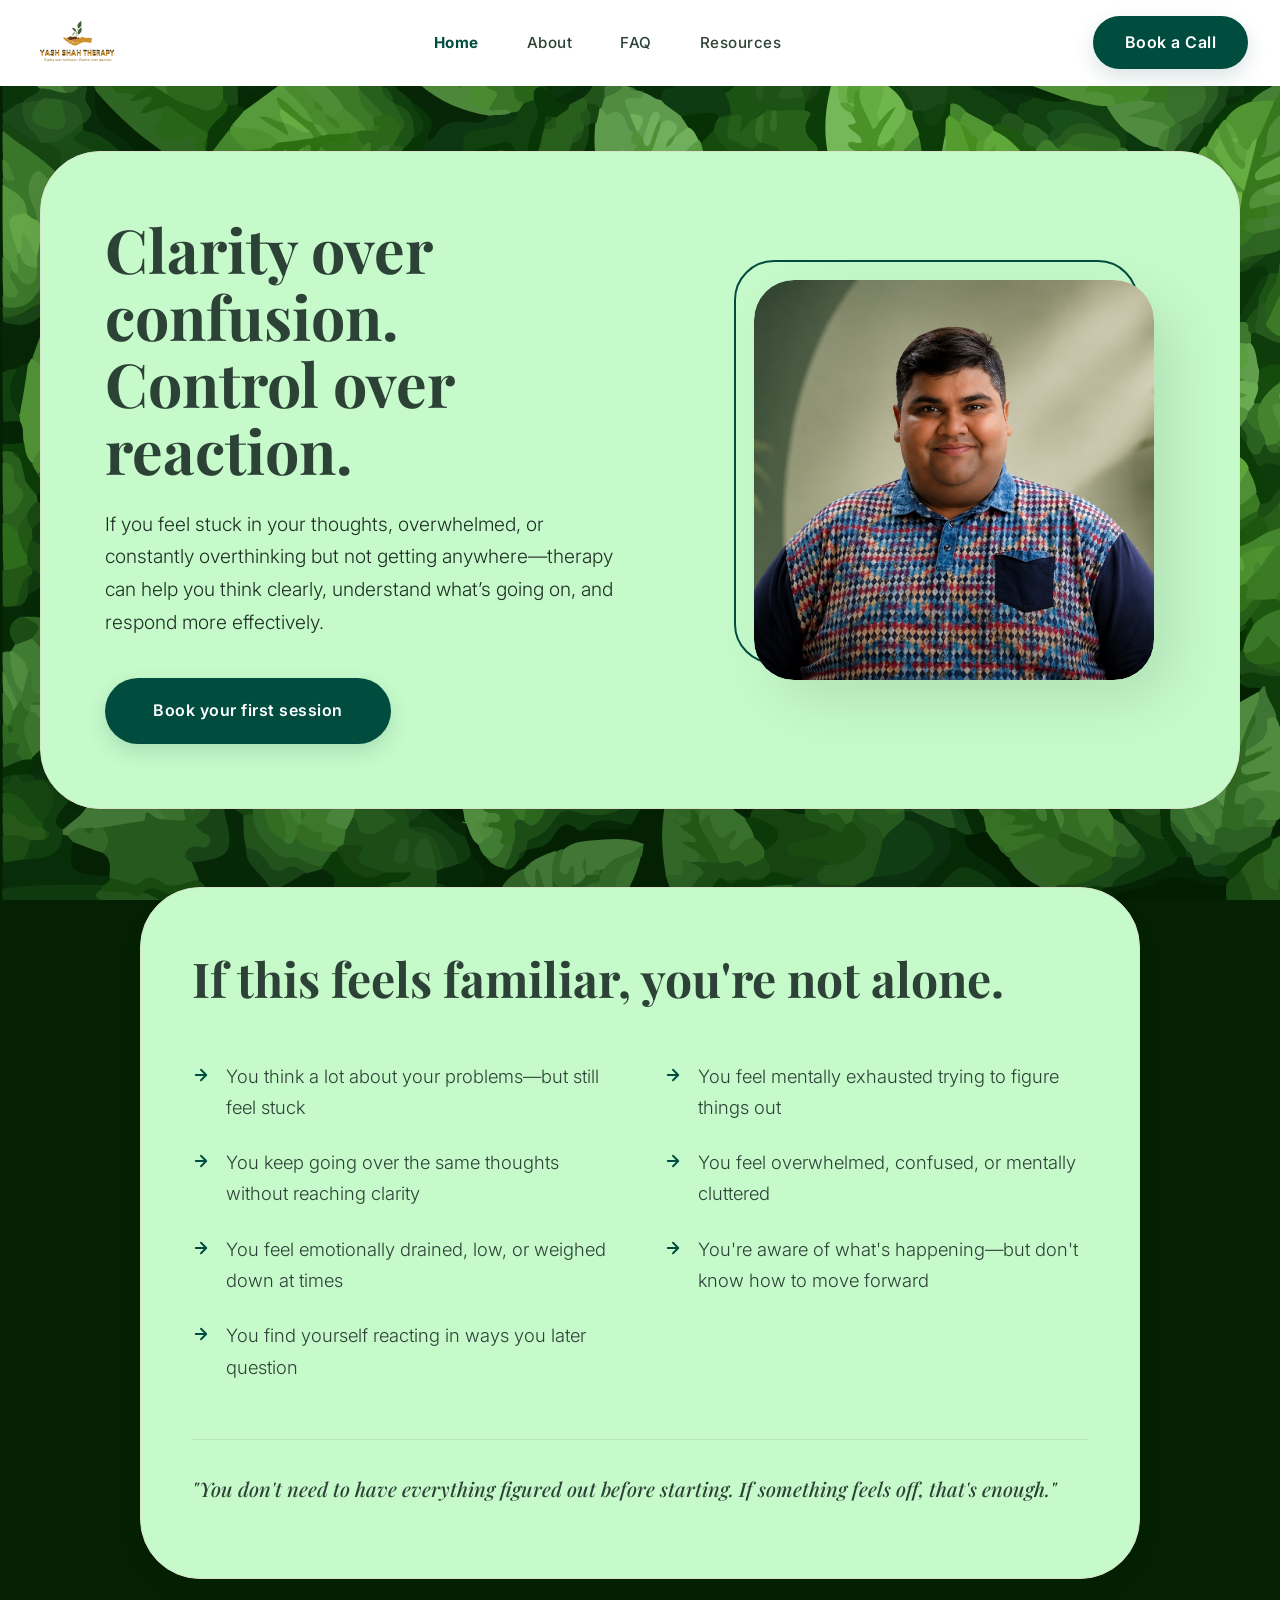
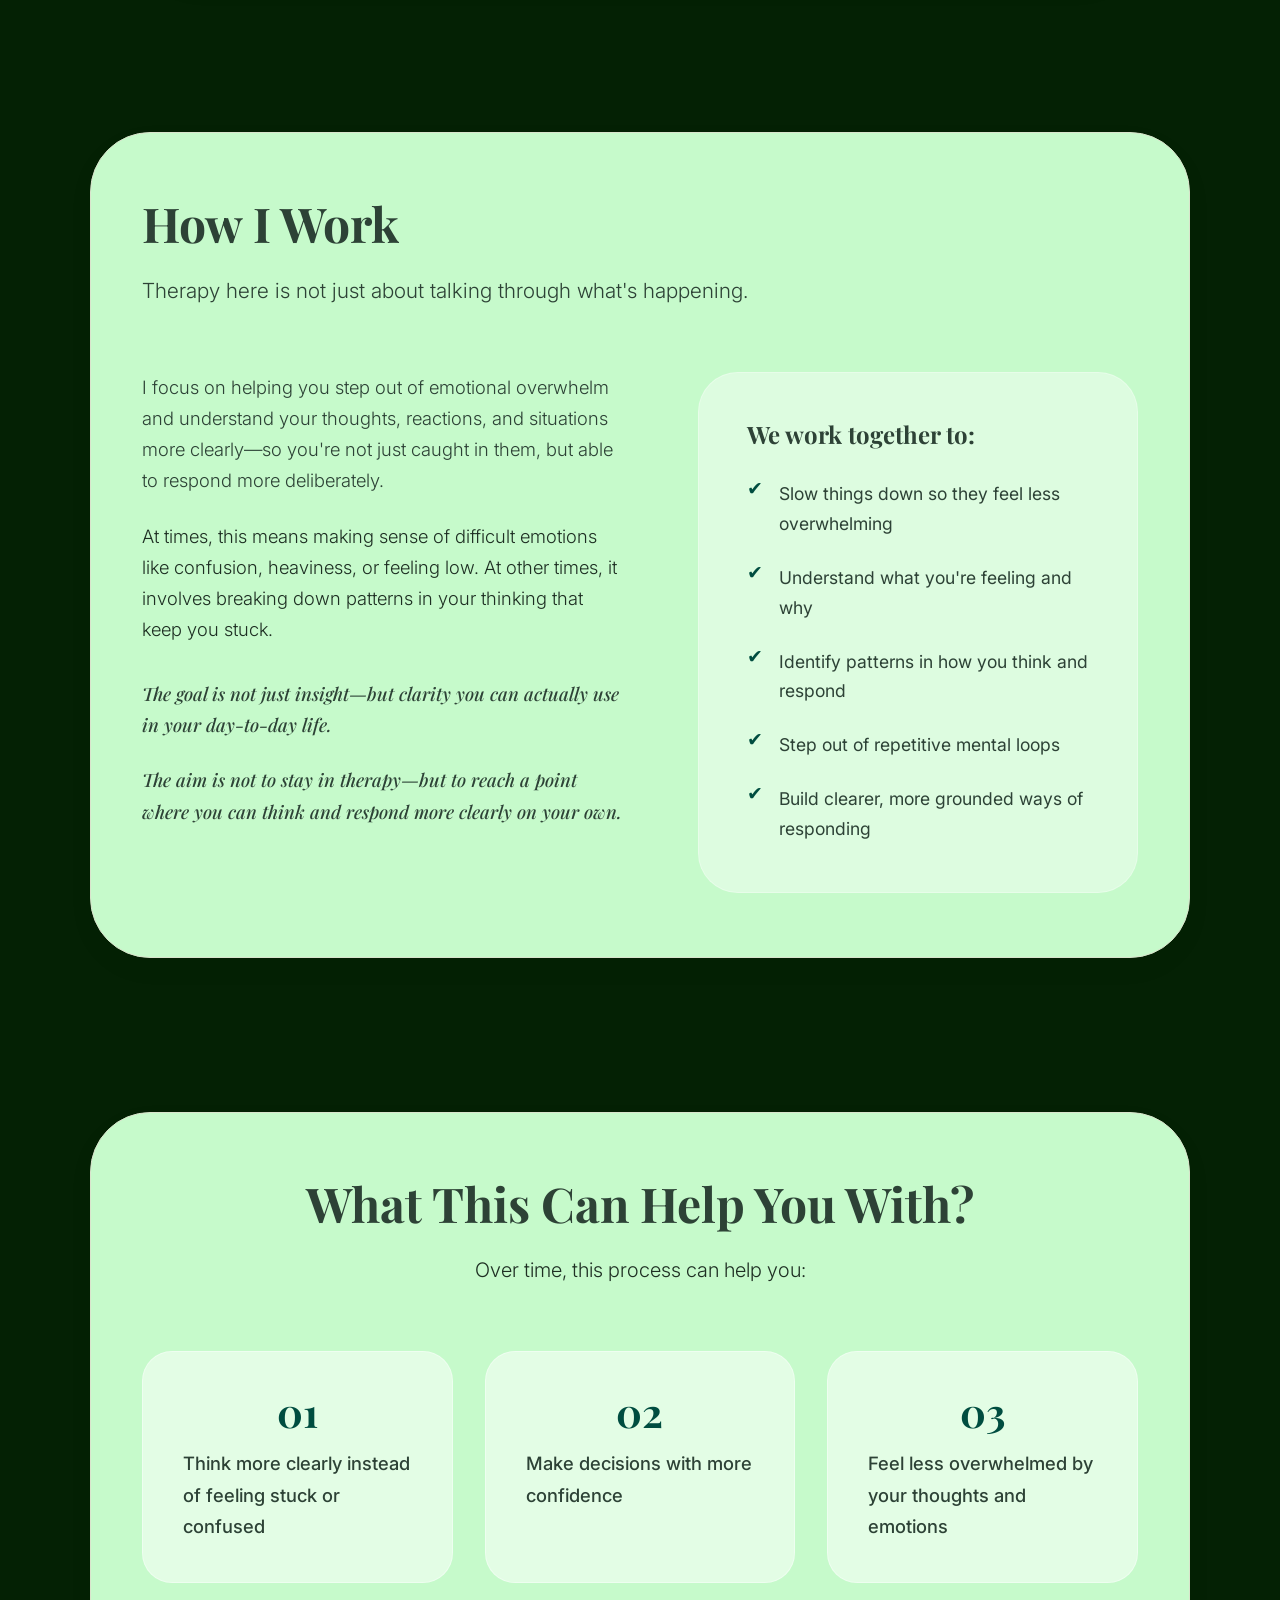
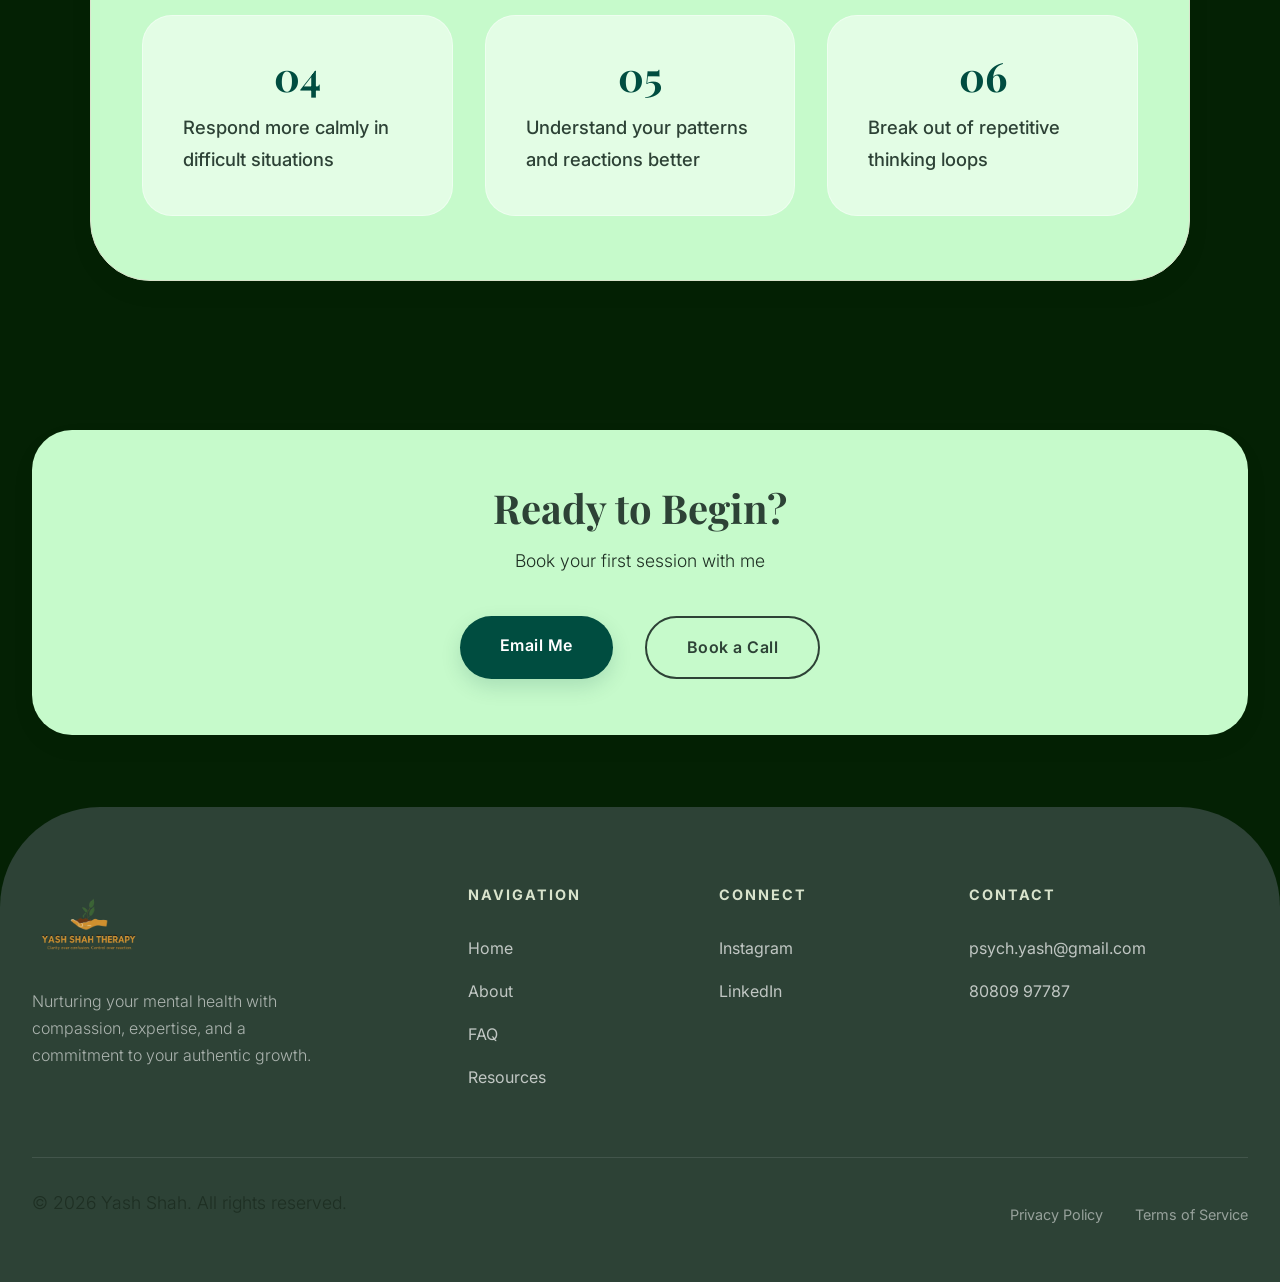
==== commit ee98cc8c: "Increase logo size in header and footer across all pages" ====
--- a/index.html
+++ b/index.html
@@ -27,7 +27,7 @@
     <nav id="main-nav" aria-label="Main Navigation">
         <div class="container nav-content">
             <a href="index.html" class="logo" aria-label="Home" style="display: flex; align-items: center;">
-                <img src="new logo.png" alt="Yash Shah Therapy Logo" style="height: 45px; width: auto; object-fit: contain;">
+                <img src="new logo.png" alt="Yash Shah Therapy Logo" style="height: 60px; width: auto; object-fit: contain;">
             </a>
             <div class="nav-links">
                 <a href="index.html">Home</a>
@@ -228,7 +228,7 @@
             <div class="footer-grid">
                 <div class="footer-column">
                     <div class="footer-logo" style="display: inline-block; margin-bottom: 1.5rem;">
-                        <img src="new logo.png" alt="Yash Shah Therapy Logo" style="height: 55px; width: auto; object-fit: contain; vertical-align: middle;">
+                        <img src="new logo.png" alt="Yash Shah Therapy Logo" style="height: 75px; width: auto; object-fit: contain; vertical-align: middle;">
                     </div>
                     <p style="color: rgba(255,255,255,0.6); max-width: 300px; font-size: 1rem;">Nurturing your mental health with compassion, expertise, and a commitment to your authentic growth.</p>
                 </div>
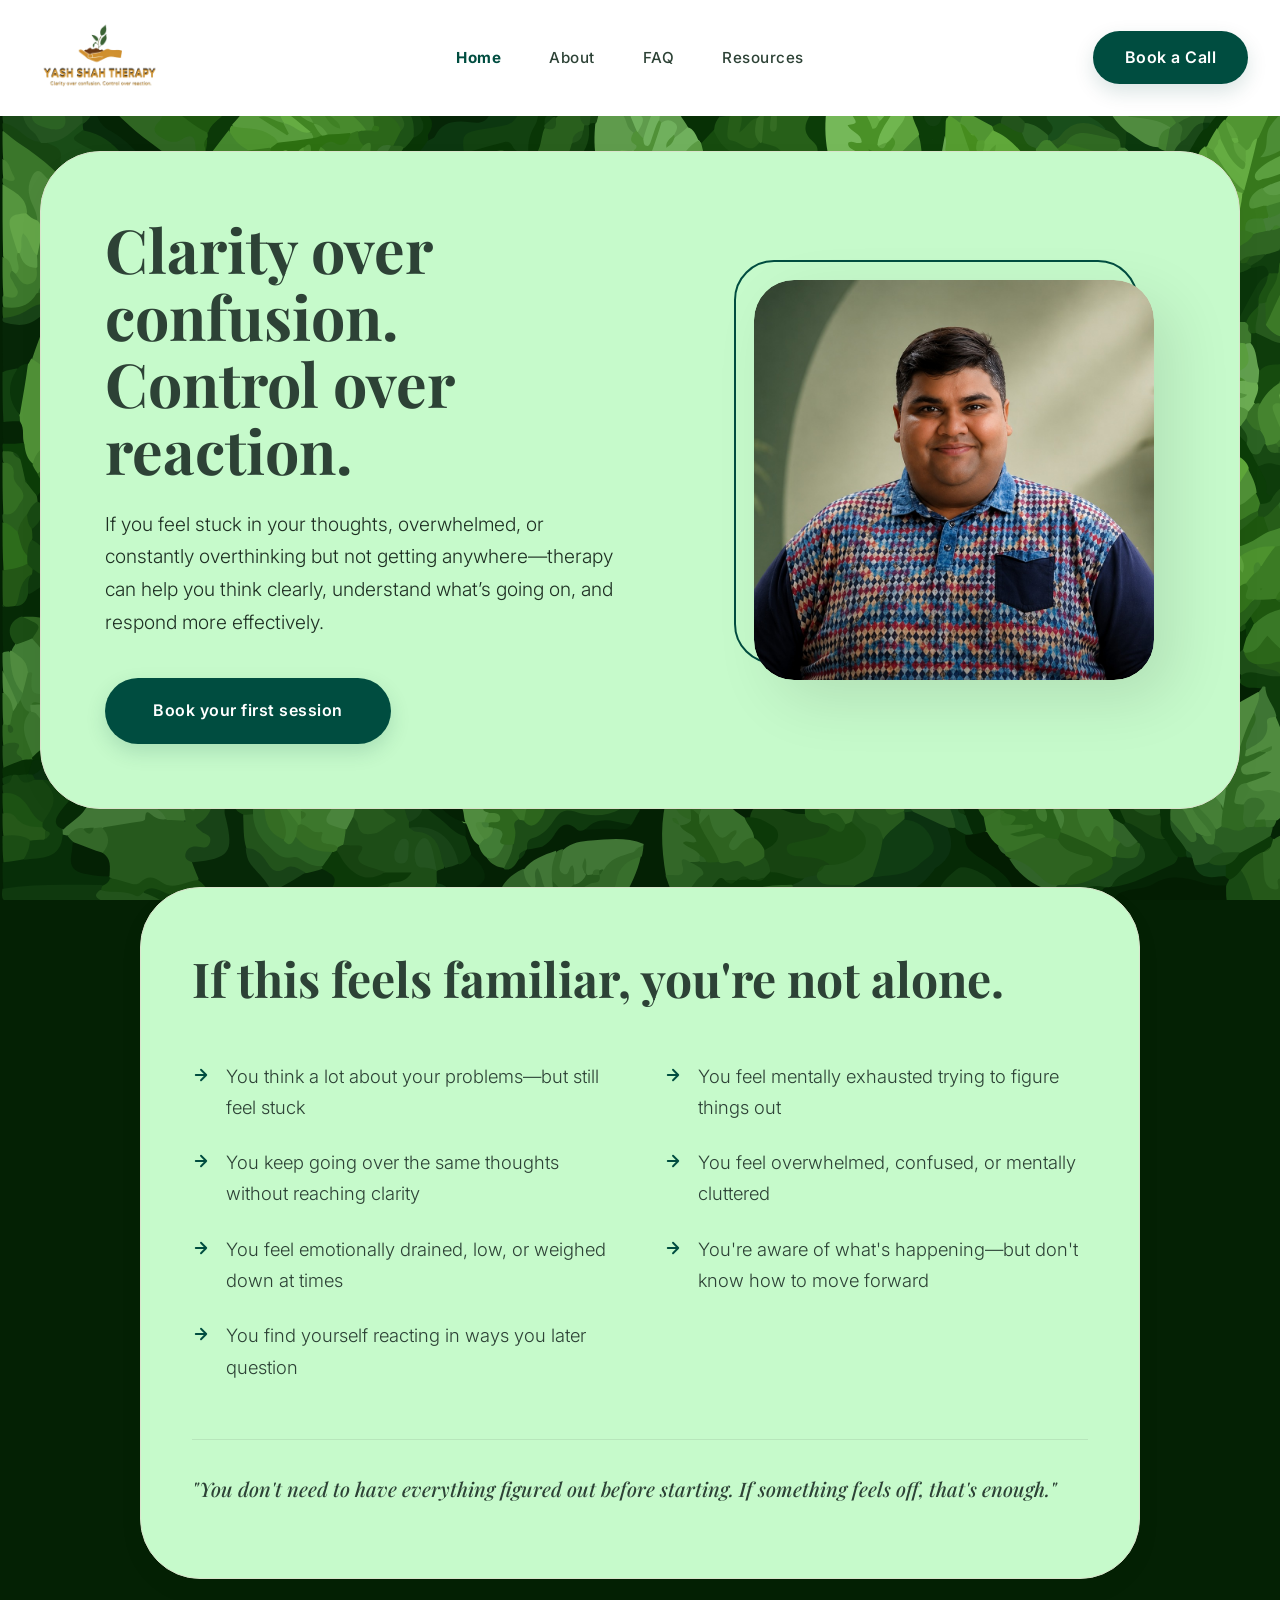
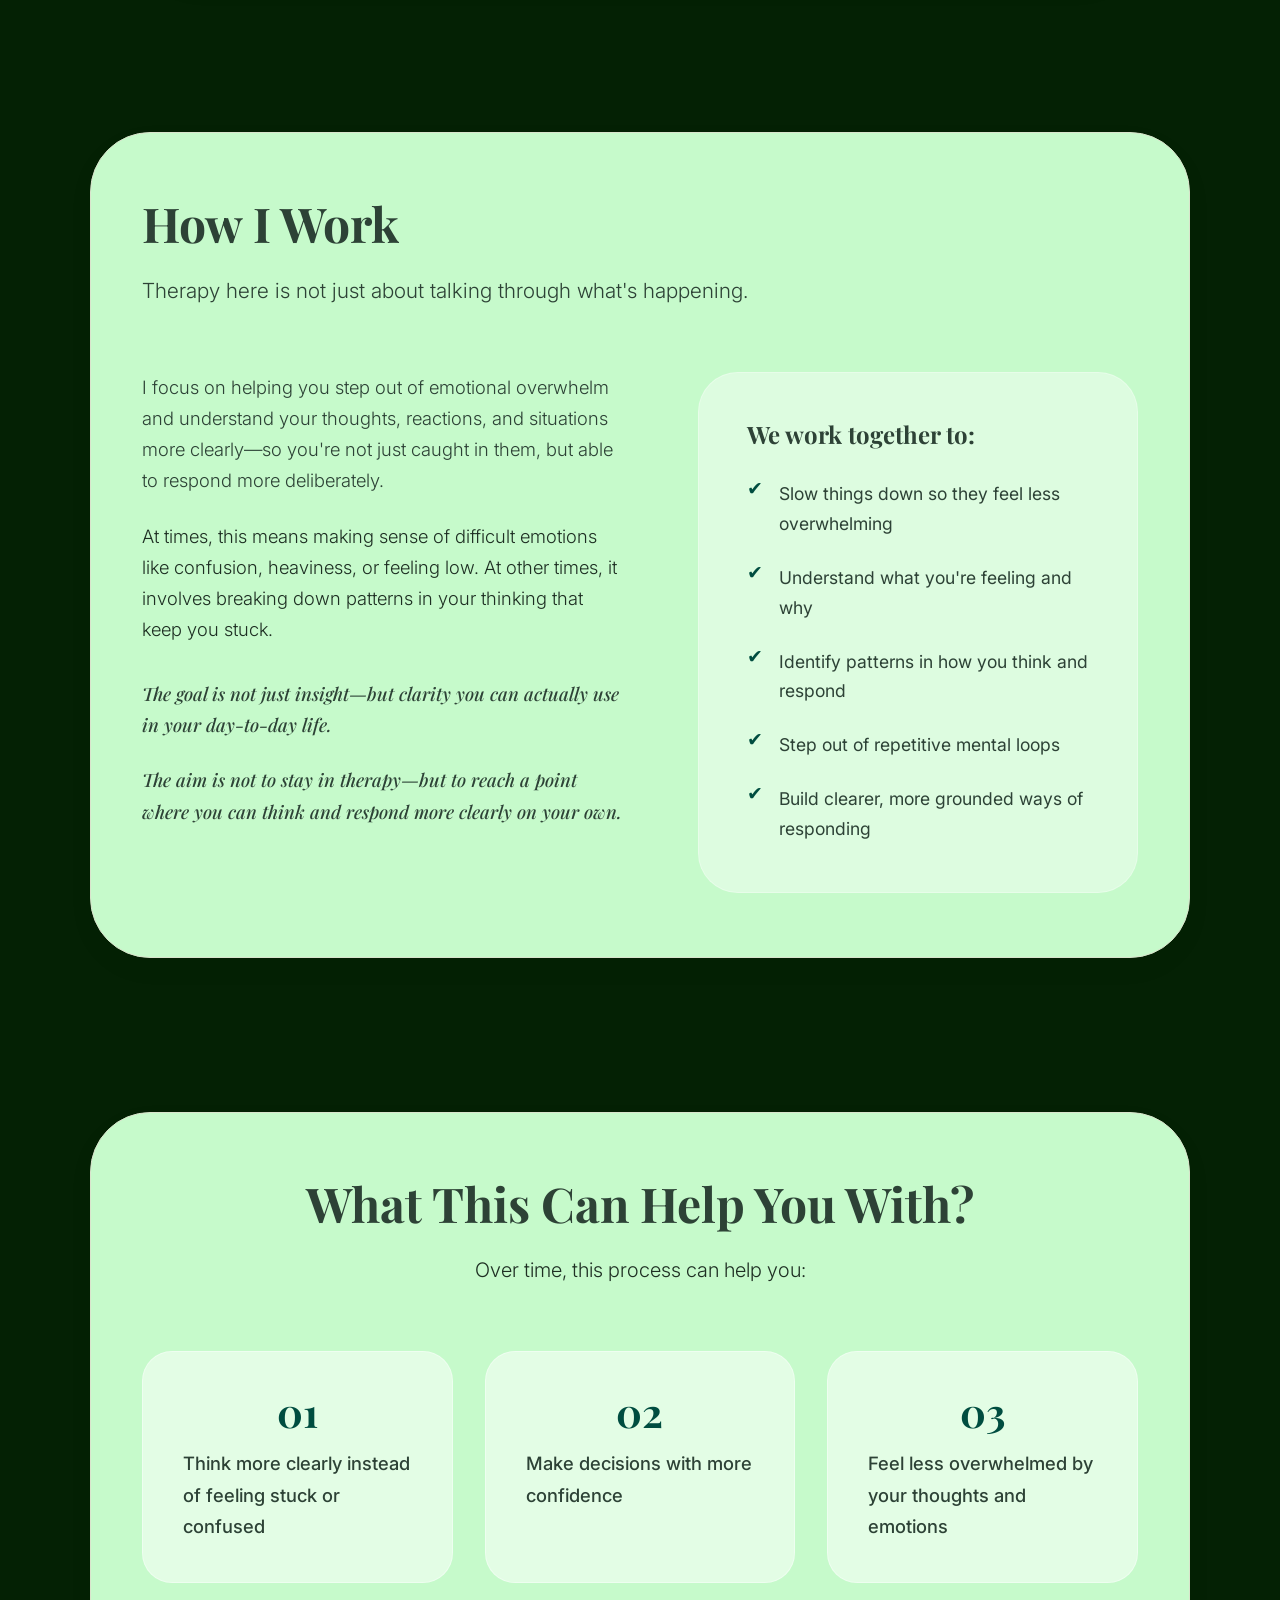
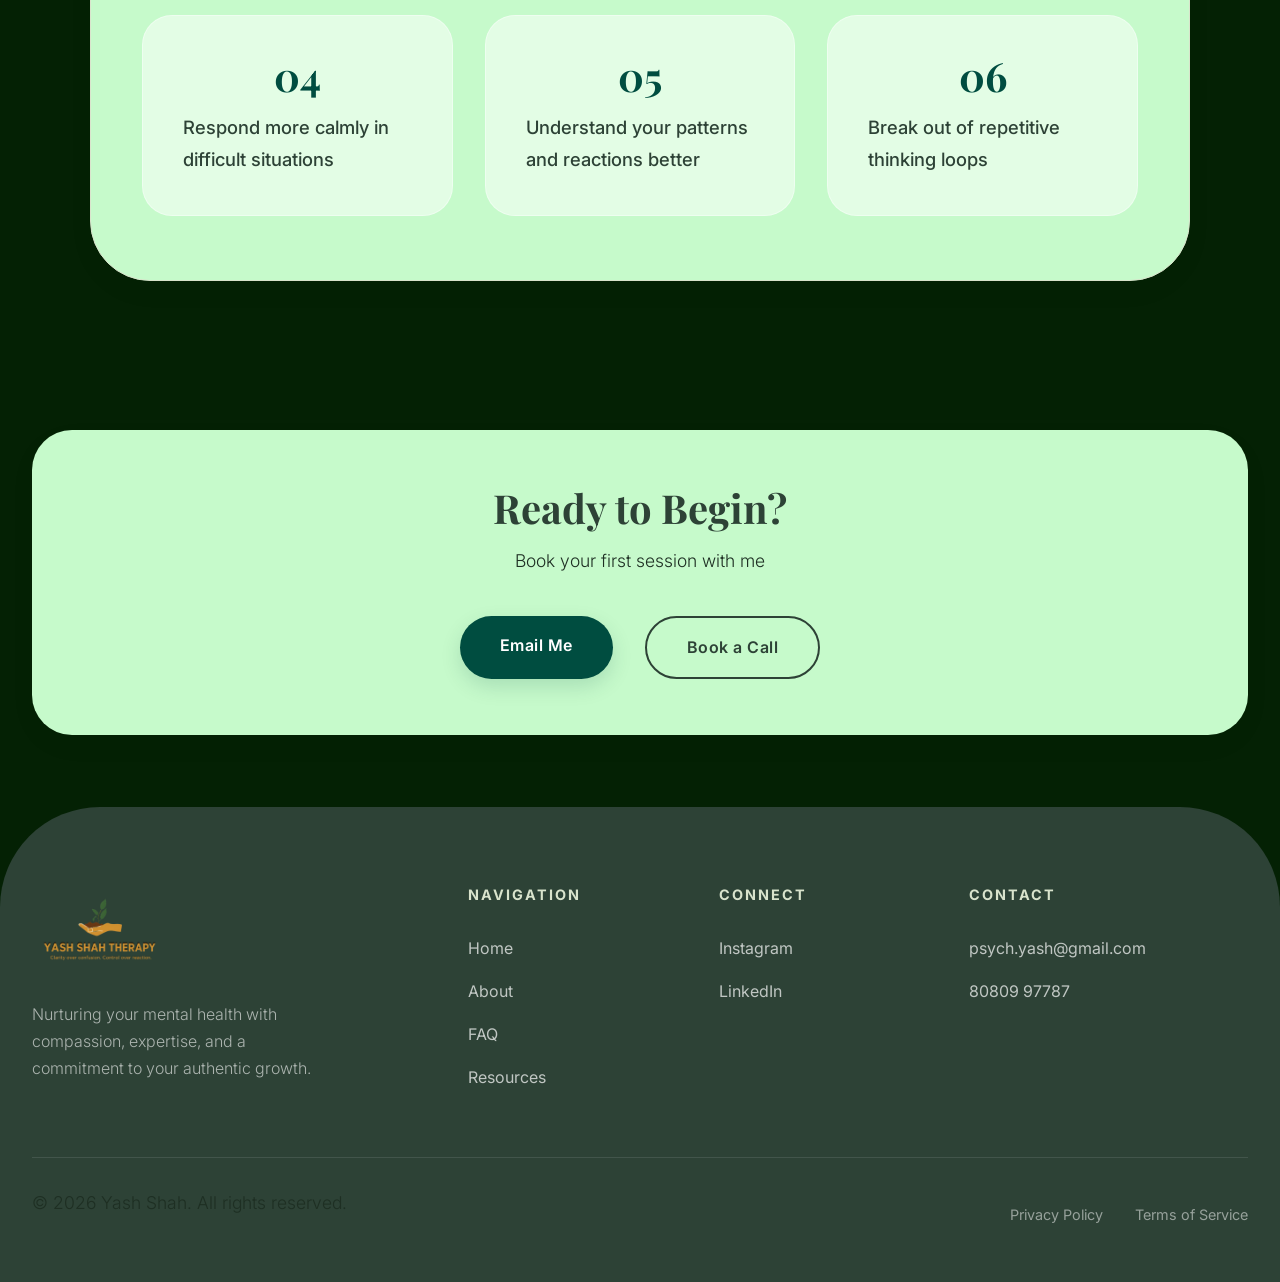
==== commit a3607b8b: "Set logo size to 90px in header and footer across all pages" ====
--- a/index.html
+++ b/index.html
@@ -27,7 +27,7 @@
     <nav id="main-nav" aria-label="Main Navigation">
         <div class="container nav-content">
             <a href="index.html" class="logo" aria-label="Home" style="display: flex; align-items: center;">
-                <img src="new logo.png" alt="Yash Shah Therapy Logo" style="height: 60px; width: auto; object-fit: contain;">
+                <img src="new logo.png" alt="Yash Shah Therapy Logo" style="height: 90px; width: auto; object-fit: contain;">
             </a>
             <div class="nav-links">
                 <a href="index.html">Home</a>
@@ -228,7 +228,7 @@
             <div class="footer-grid">
                 <div class="footer-column">
                     <div class="footer-logo" style="display: inline-block; margin-bottom: 1.5rem;">
-                        <img src="new logo.png" alt="Yash Shah Therapy Logo" style="height: 75px; width: auto; object-fit: contain; vertical-align: middle;">
+                        <img src="new logo.png" alt="Yash Shah Therapy Logo" style="height: 90px; width: auto; object-fit: contain; vertical-align: middle;">
                     </div>
                     <p style="color: rgba(255,255,255,0.6); max-width: 300px; font-size: 1rem;">Nurturing your mental health with compassion, expertise, and a commitment to your authentic growth.</p>
                 </div>
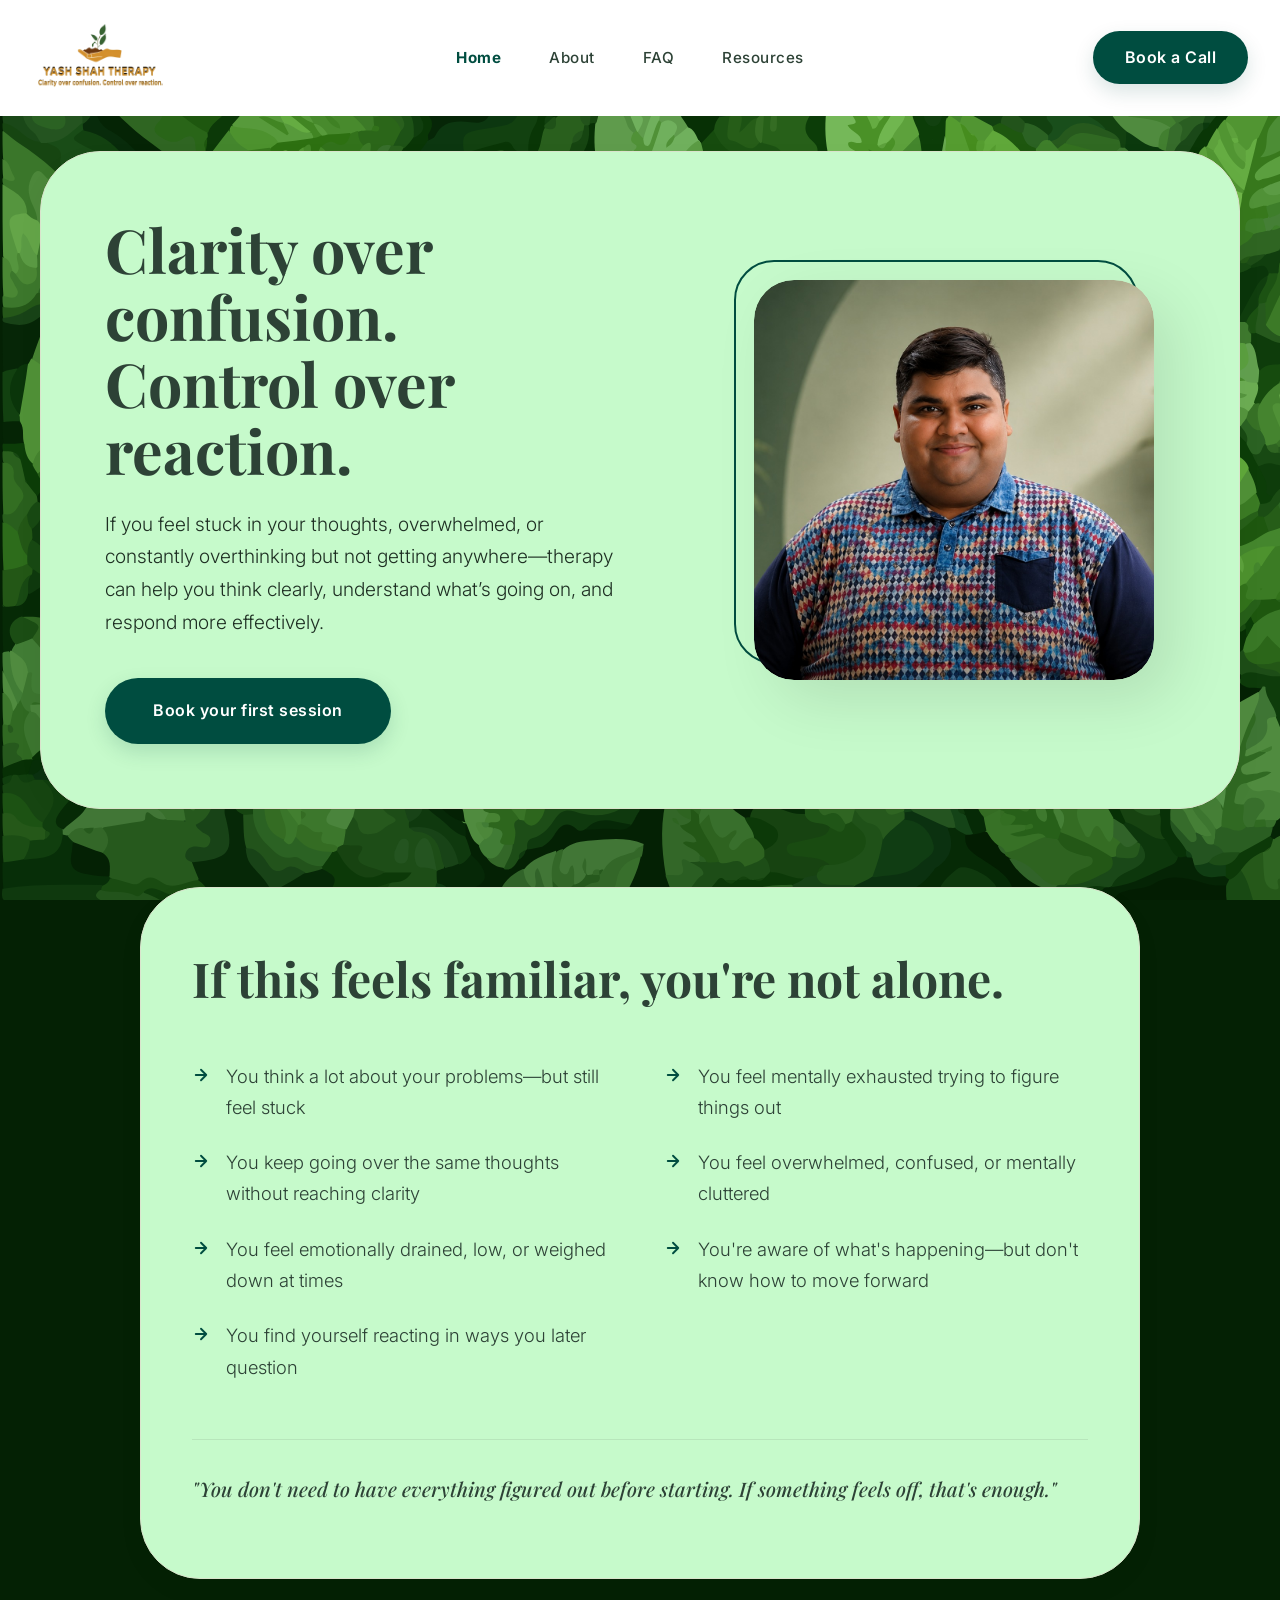
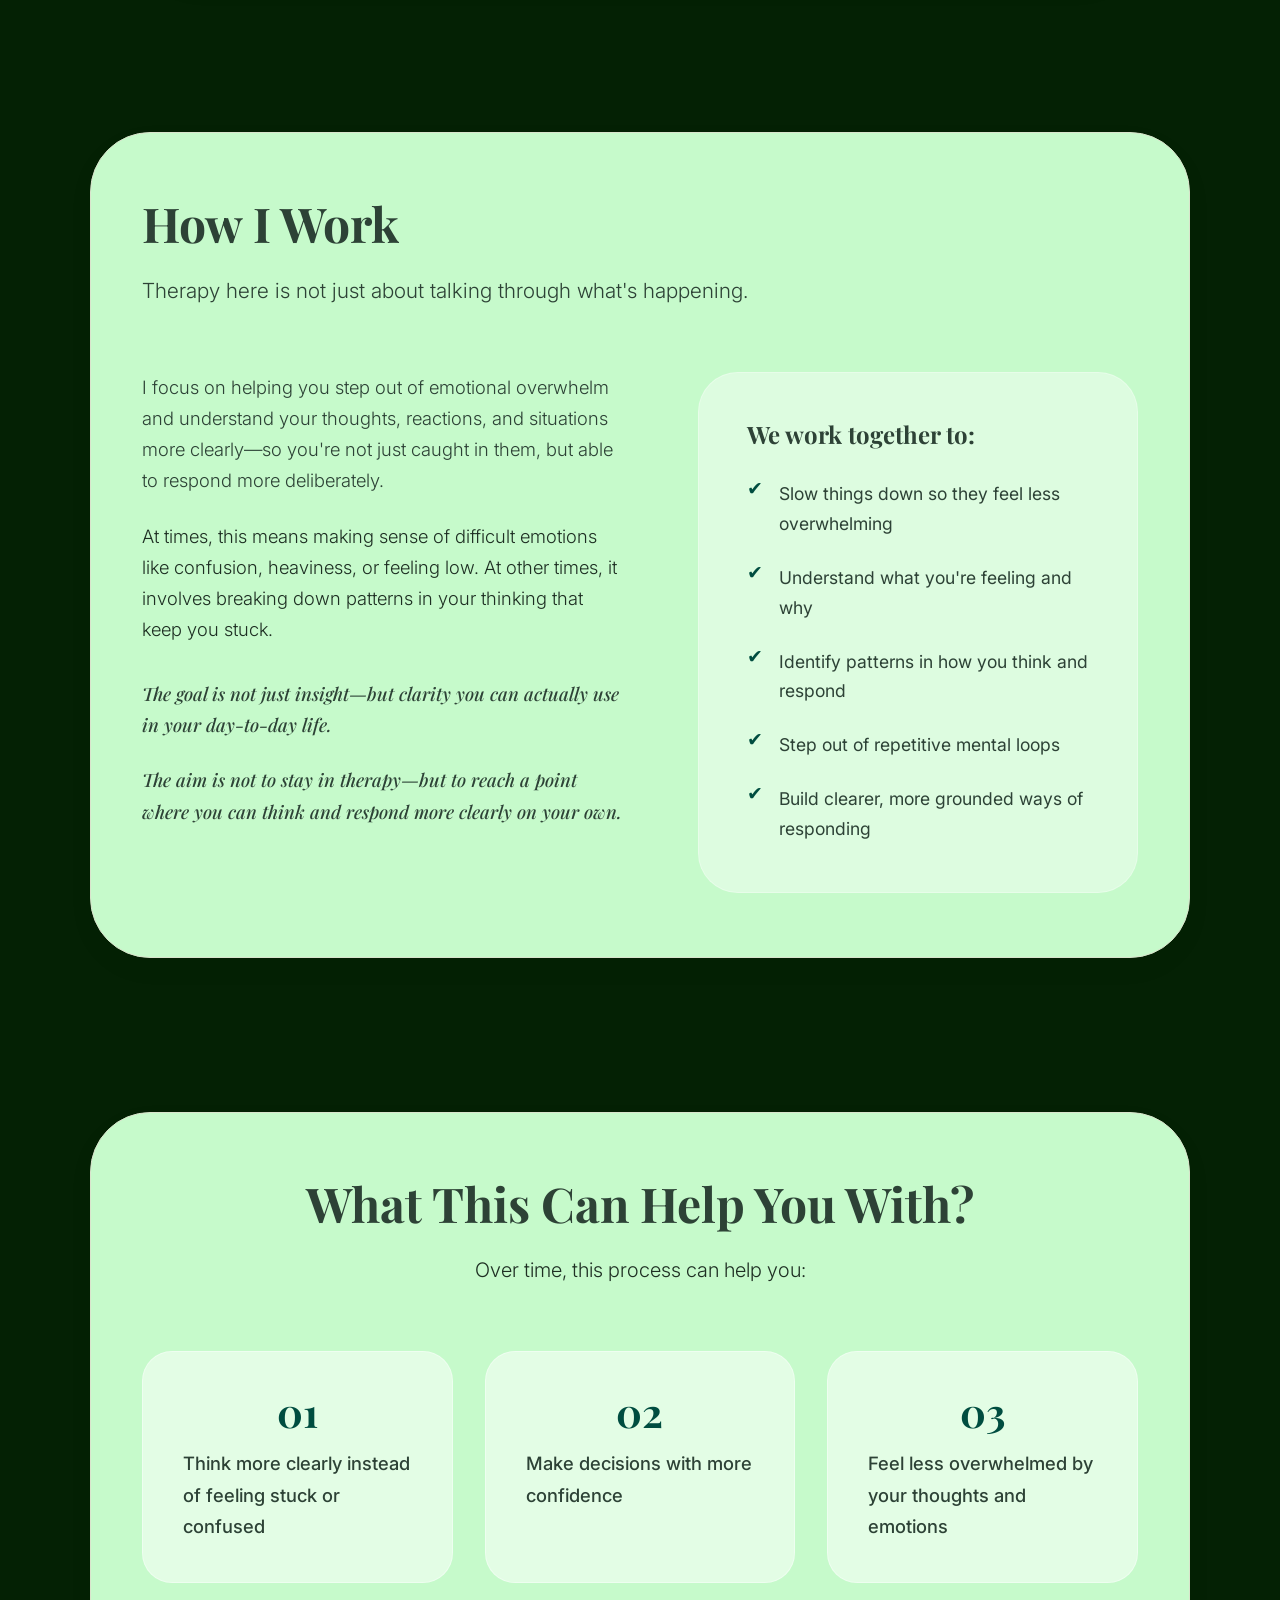
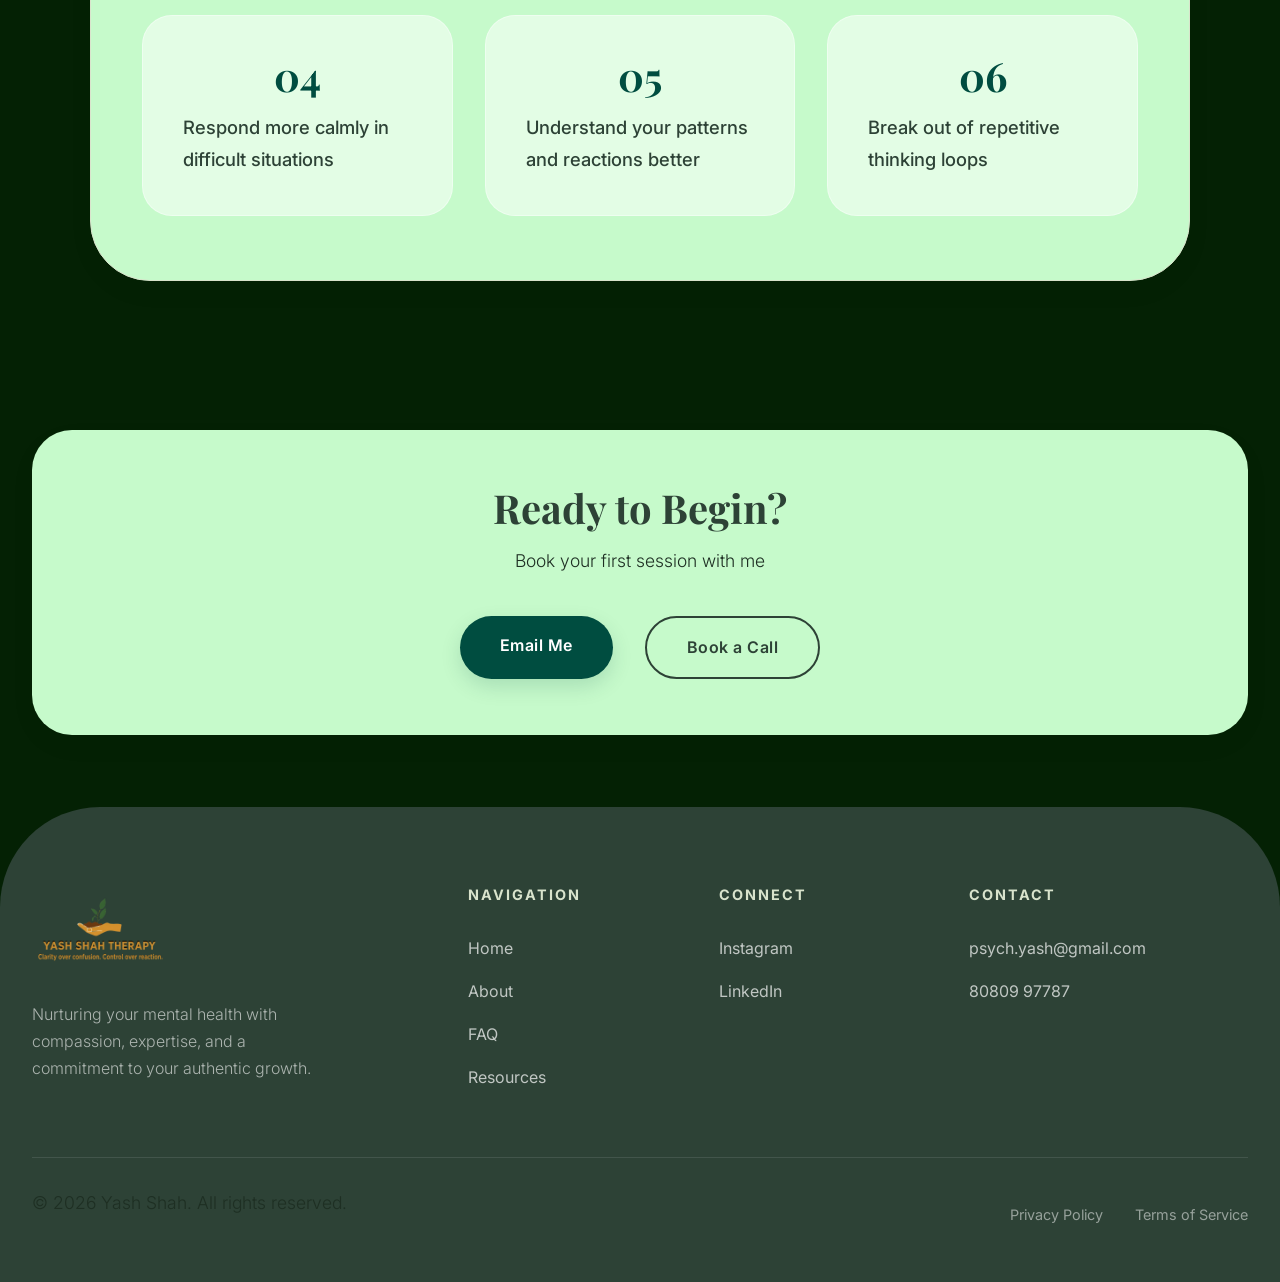
==== commit 2c1c766f: "Use new better logo png in header and footer across all pages" ====
--- a/index.html
+++ b/index.html
@@ -27,7 +27,7 @@
     <nav id="main-nav" aria-label="Main Navigation">
         <div class="container nav-content">
             <a href="index.html" class="logo" aria-label="Home" style="display: flex; align-items: center;">
-                <img src="new logo.png" alt="Yash Shah Therapy Logo" style="height: 90px; width: auto; object-fit: contain;">
+                <img src="new better logo.png" alt="Yash Shah Therapy Logo" style="height: 90px; width: auto; object-fit: contain;">
             </a>
             <div class="nav-links">
                 <a href="index.html">Home</a>
@@ -228,7 +228,7 @@
             <div class="footer-grid">
                 <div class="footer-column">
                     <div class="footer-logo" style="display: inline-block; margin-bottom: 1.5rem;">
-                        <img src="new logo.png" alt="Yash Shah Therapy Logo" style="height: 90px; width: auto; object-fit: contain; vertical-align: middle;">
+                        <img src="new better logo.png" alt="Yash Shah Therapy Logo" style="height: 90px; width: auto; object-fit: contain; vertical-align: middle;">
                     </div>
                     <p style="color: rgba(255,255,255,0.6); max-width: 300px; font-size: 1rem;">Nurturing your mental health with compassion, expertise, and a commitment to your authentic growth.</p>
                 </div>
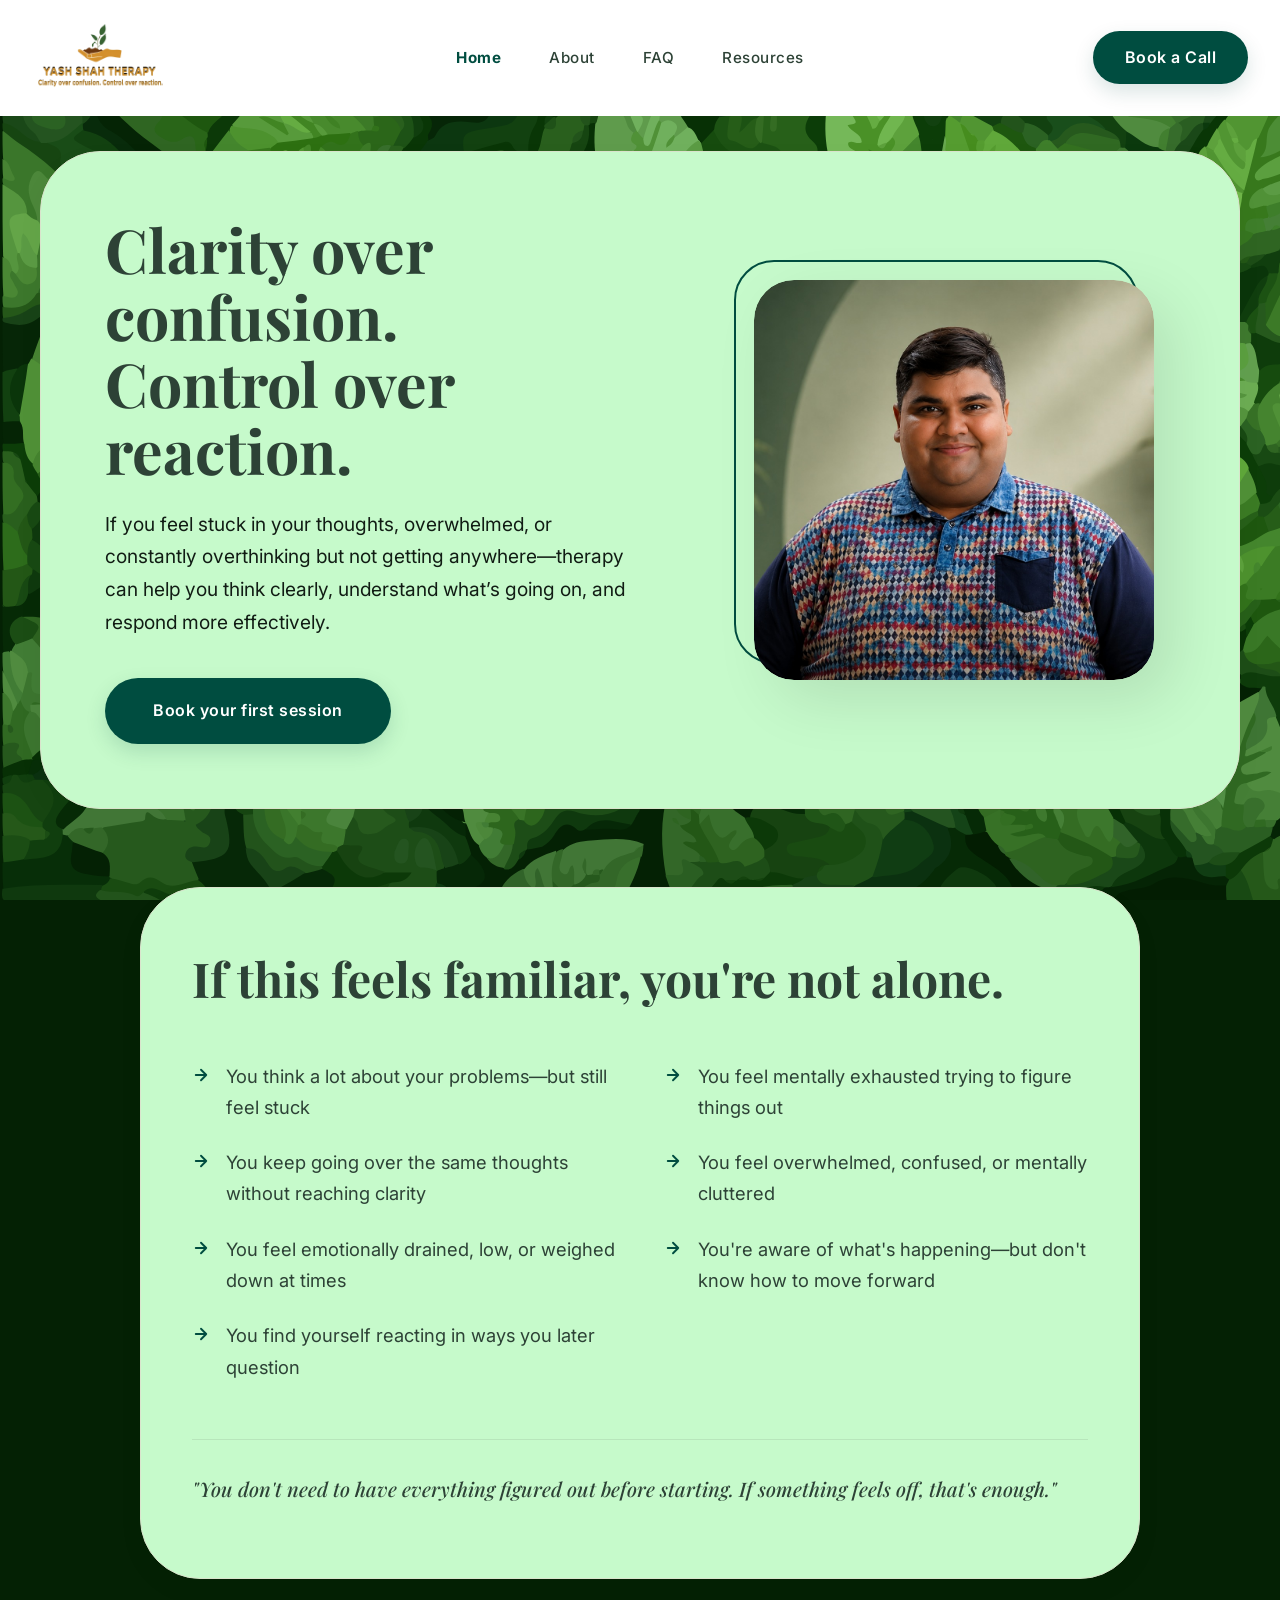
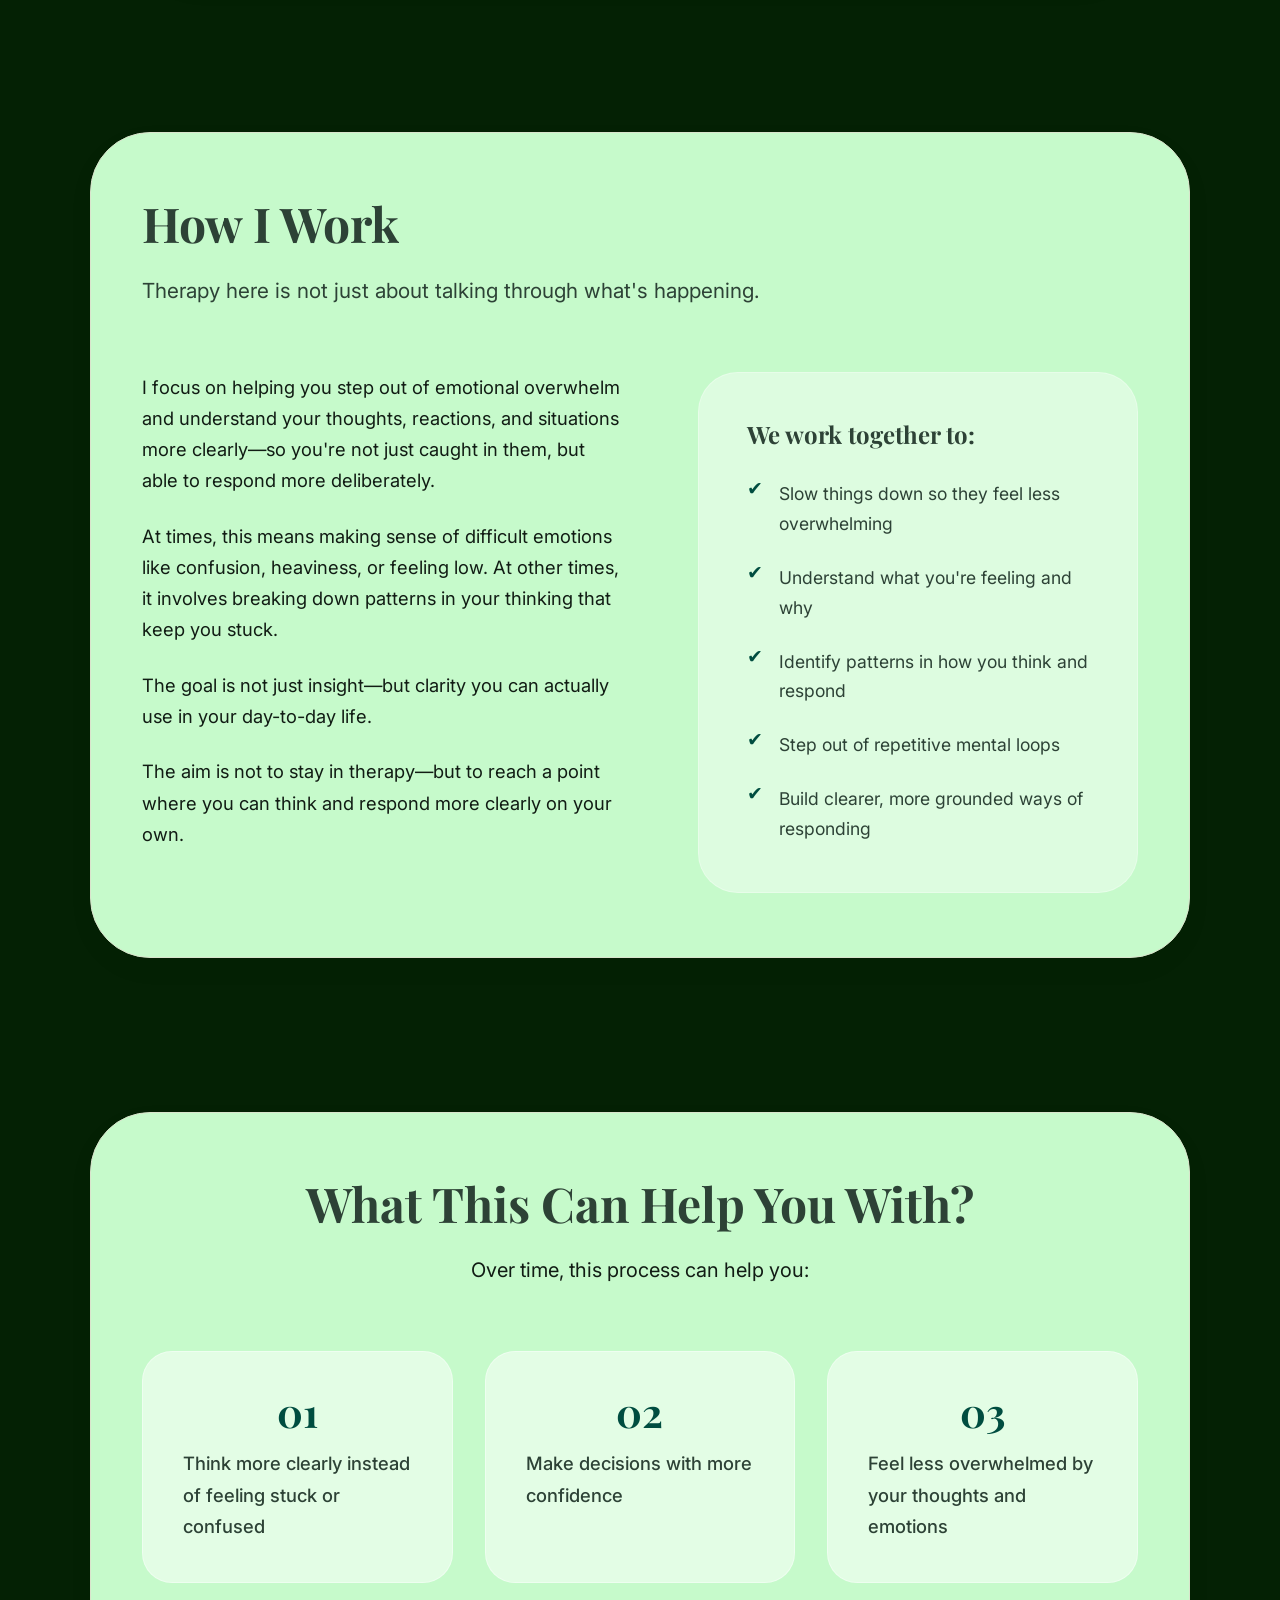
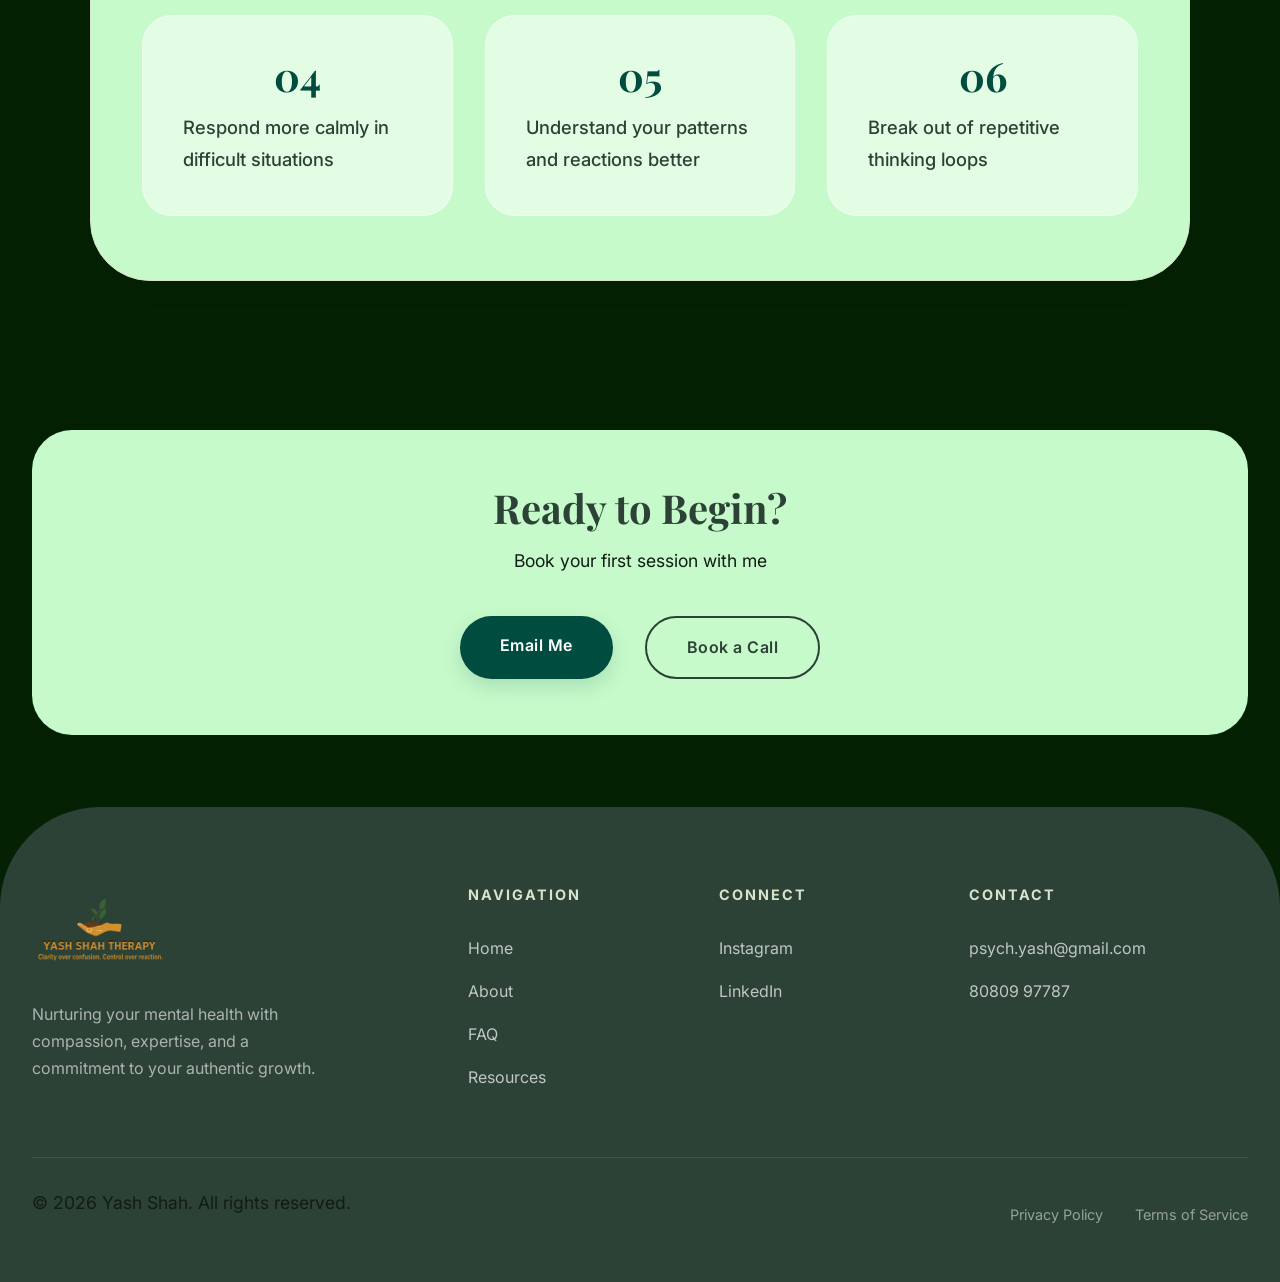
==== commit cce6d94f: "Standardize font style and color for How I Work paragraphs" ====
--- a/index.html
+++ b/index.html
@@ -127,13 +127,12 @@
                     <h2 style="font-size: clamp(2rem, 4vw, 3rem); margin-bottom: 1.5rem;">How I Work</h2>
                     <p style="font-size: 1.3rem; line-height: 1.6; color: var(--primary); max-width: 800px;">Therapy here is not just about talking through what's happening.</p>
                 </div>
-                
                 <div class="about-grid how-i-work-grid" style="align-items: start; text-align: left;">
                     <div>
-                        <p style="font-size: 1.15rem; margin-bottom: 1.5rem; color: var(--primary);">I focus on helping you step out of emotional overwhelm and understand your thoughts, reactions, and situations more clearly—so you're not just caught in them, but able to respond more deliberately.</p>
-                        <p style="font-size: 1.15rem; margin-bottom: 1.5rem; color: var(--text-muted);">At times, this means making sense of difficult emotions like confusion, heaviness, or feeling low. At other times, it involves breaking down patterns in your thinking that keep you stuck.</p>
-                        <p style="font-size: 1.15rem; font-weight: 500; font-family: var(--font-serif); font-style: italic; color: var(--primary); margin-top: 2rem;">The goal is not just insight—but clarity you can actually use in your day-to-day life.</p>
-                        <p style="font-size: 1.15rem; font-weight: 500; font-family: var(--font-serif); font-style: italic; color: var(--primary);">The aim is not to stay in therapy—but to reach a point where you can think and respond more clearly on your own.</p>
+                        <p style="font-size: 1.15rem; margin-bottom: 1.5rem; color: var(--text-dark); line-height: 1.7;">I focus on helping you step out of emotional overwhelm and understand your thoughts, reactions, and situations more clearly—so you're not just caught in them, but able to respond more deliberately.</p>
+                        <p style="font-size: 1.15rem; margin-bottom: 1.5rem; color: var(--text-dark); line-height: 1.7;">At times, this means making sense of difficult emotions like confusion, heaviness, or feeling low. At other times, it involves breaking down patterns in your thinking that keep you stuck.</p>
+                        <p style="font-size: 1.15rem; margin-bottom: 1.5rem; color: var(--text-dark); line-height: 1.7;">The goal is not just insight—but clarity you can actually use in your day-to-day life.</p>
+                        <p style="font-size: 1.15rem; margin-bottom: 1.5rem; color: var(--text-dark); line-height: 1.7;">The aim is not to stay in therapy—but to reach a point where you can think and respond more clearly on your own.</p>
                     </div>
                     
                     <div style="background: rgba(255, 255, 255, 0.4); padding: clamp(1.2rem, 4vw, 3rem); border-radius: clamp(20px, 4vw, 40px); border: 1px solid rgba(255, 255, 255, 0.3);">
--- a/style.css
+++ b/style.css
@@ -6,7 +6,7 @@
     --white: #ffffff;
     --card-bg: #C6FACB;
     --text-dark: #111c14;
-    --text-muted: #1e2f23;
+    --text-muted: #111c14;
     --font-serif: 'Playfair Display', serif;
     --font-sans: 'Inter', sans-serif;
     --transition: all 0.5s cubic-bezier(0.165, 0.84, 0.44, 1);
@@ -50,9 +50,9 @@
 h3 { font-size: clamp(1.4rem, 4vw, 2rem); }
 
 p {
-    font-weight: 300;
+    font-weight: 400;
     font-size: 1.1rem;
-    color: var(--text-muted);
+    color: var(--text-dark);
     margin-bottom: 1.5rem;
     overflow-wrap: break-word;
     word-wrap: break-word;
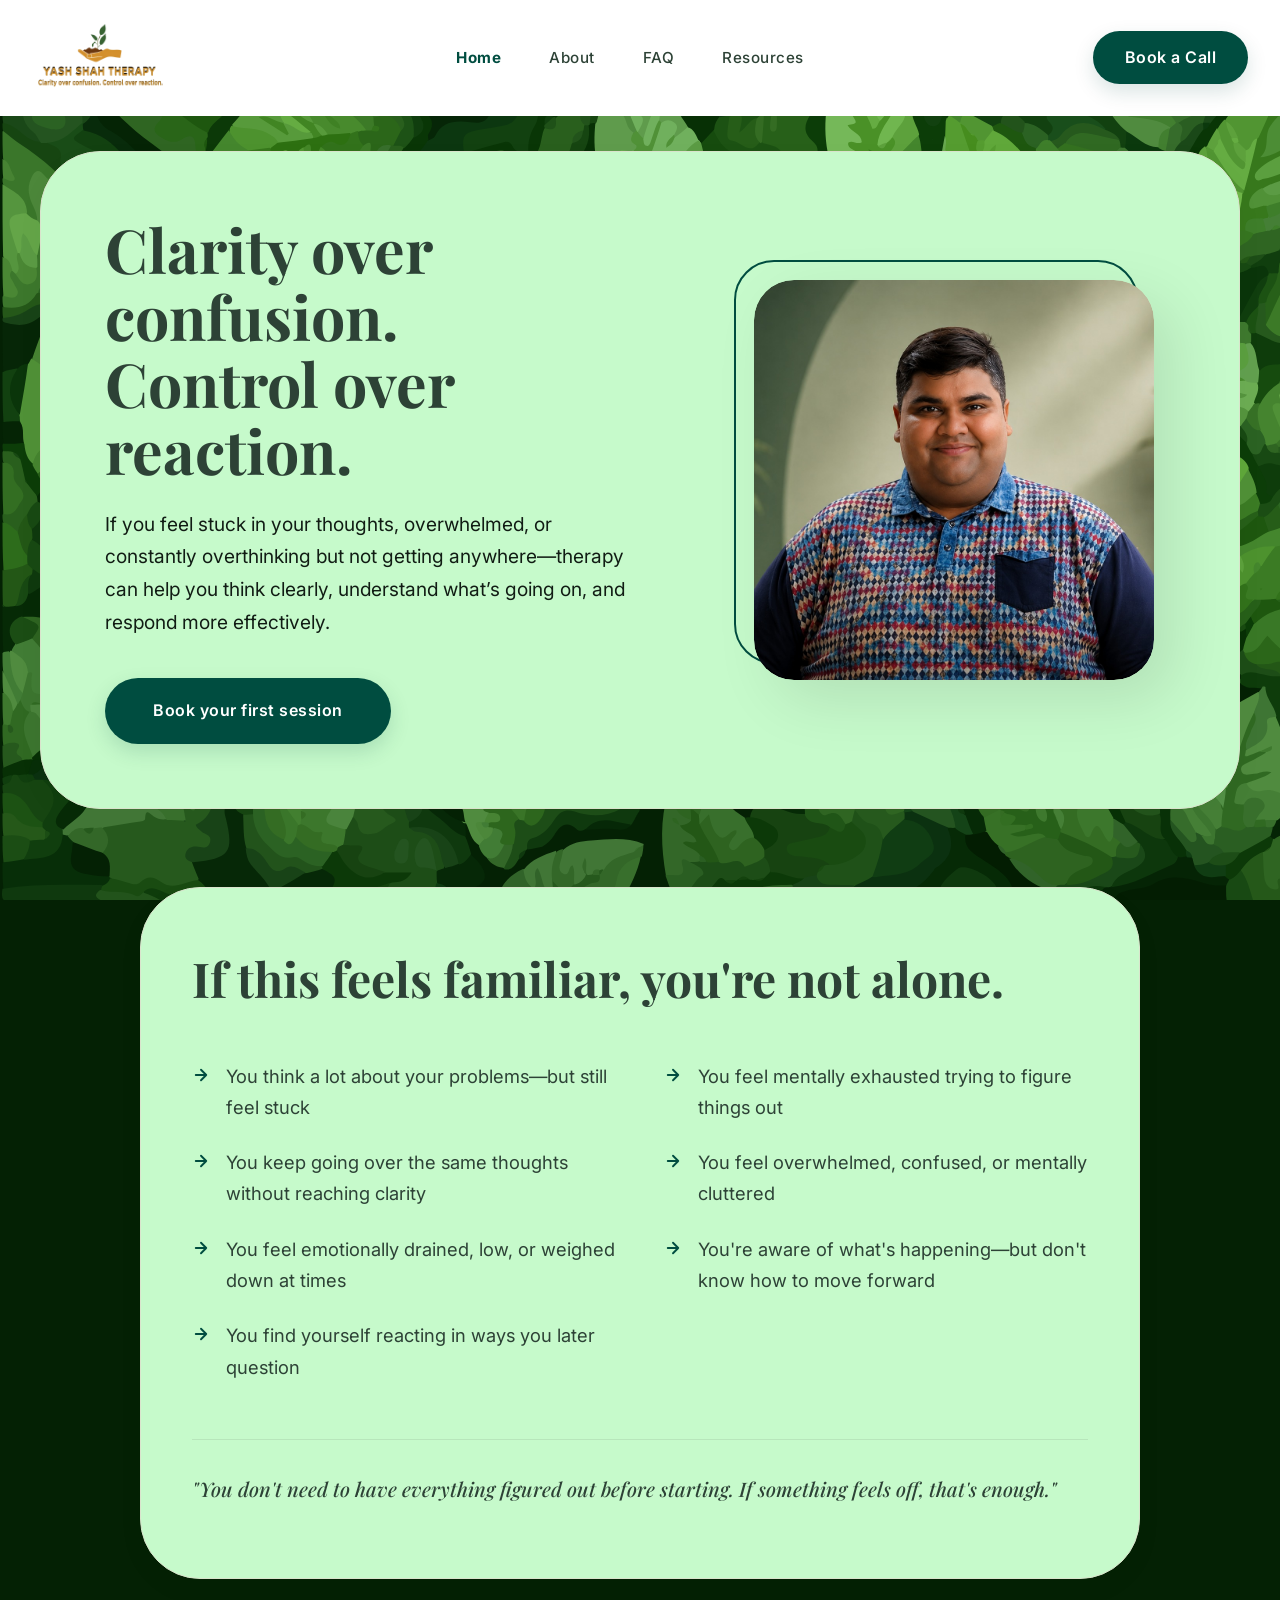
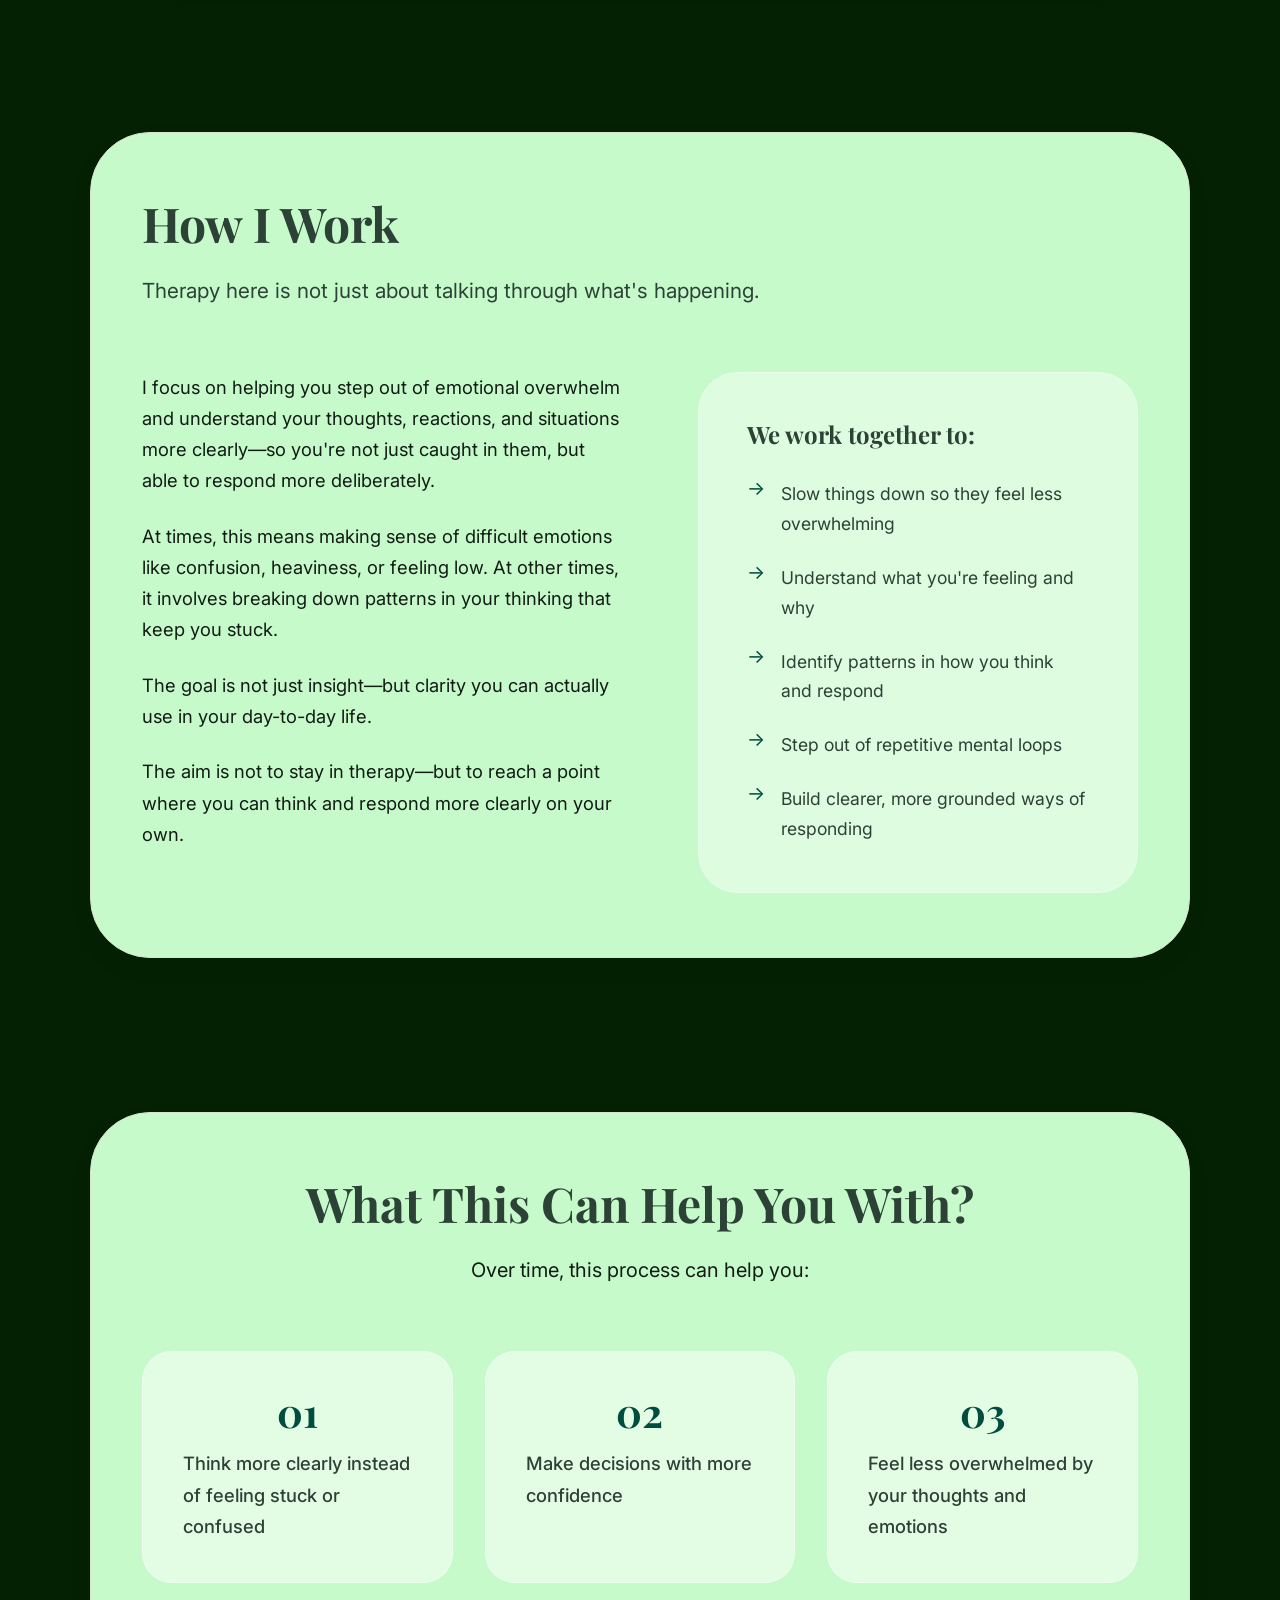
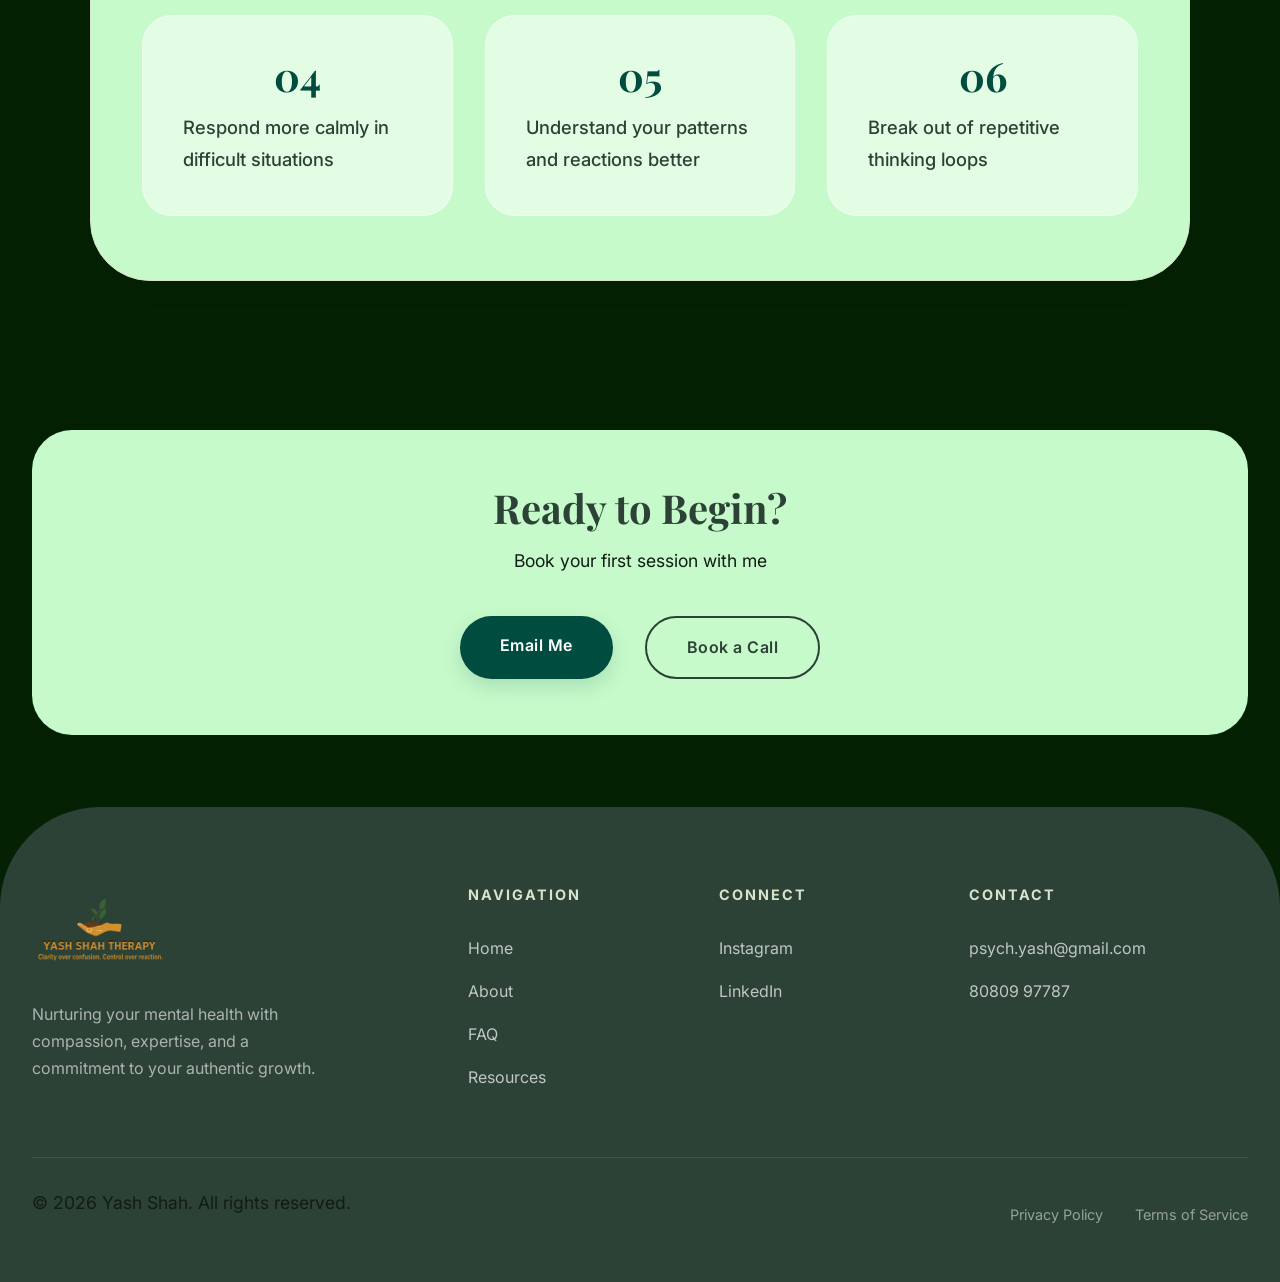
==== commit f71fe28d: "Replace all bullets and checkmarks with arrows" ====
--- a/index.html
+++ b/index.html
@@ -139,23 +139,23 @@
                         <h3 style="font-size: 1.5rem; margin-bottom: 2rem; color: var(--primary);">We work together to:</h3>
                         <ul style="list-style: none; display: flex; flex-direction: column; gap: 1.5rem;">
                             <li style="display: flex; gap: 1rem; align-items: flex-start;">
-                                <span style="color: var(--tertiary); font-size: 1.2rem; line-height: 1;">✔</span>
+                                <span style="color: var(--tertiary); font-size: 1.2rem; line-height: 1;">→</span>
                                 <span style="font-size: 1.1rem; color: var(--primary);">Slow things down so they feel less overwhelming</span>
                             </li>
                             <li style="display: flex; gap: 1rem; align-items: flex-start;">
-                                <span style="color: var(--tertiary); font-size: 1.2rem; line-height: 1;">✔</span>
+                                <span style="color: var(--tertiary); font-size: 1.2rem; line-height: 1;">→</span>
                                 <span style="font-size: 1.1rem; color: var(--primary);">Understand what you're feeling and why</span>
                             </li>
                             <li style="display: flex; gap: 1rem; align-items: flex-start;">
-                                <span style="color: var(--tertiary); font-size: 1.2rem; line-height: 1;">✔</span>
+                                <span style="color: var(--tertiary); font-size: 1.2rem; line-height: 1;">→</span>
                                 <span style="font-size: 1.1rem; color: var(--primary);">Identify patterns in how you think and respond</span>
                             </li>
                             <li style="display: flex; gap: 1rem; align-items: flex-start;">
-                                <span style="color: var(--tertiary); font-size: 1.2rem; line-height: 1;">✔</span>
+                                <span style="color: var(--tertiary); font-size: 1.2rem; line-height: 1;">→</span>
                                 <span style="font-size: 1.1rem; color: var(--primary);">Step out of repetitive mental loops</span>
                             </li>
                             <li style="display: flex; gap: 1rem; align-items: flex-start;">
-                                <span style="color: var(--tertiary); font-size: 1.2rem; line-height: 1;">✔</span>
+                                <span style="color: var(--tertiary); font-size: 1.2rem; line-height: 1;">→</span>
                                 <span style="font-size: 1.1rem; color: var(--primary);">Build clearer, more grounded ways of responding</span>
                             </li>
                         </ul>
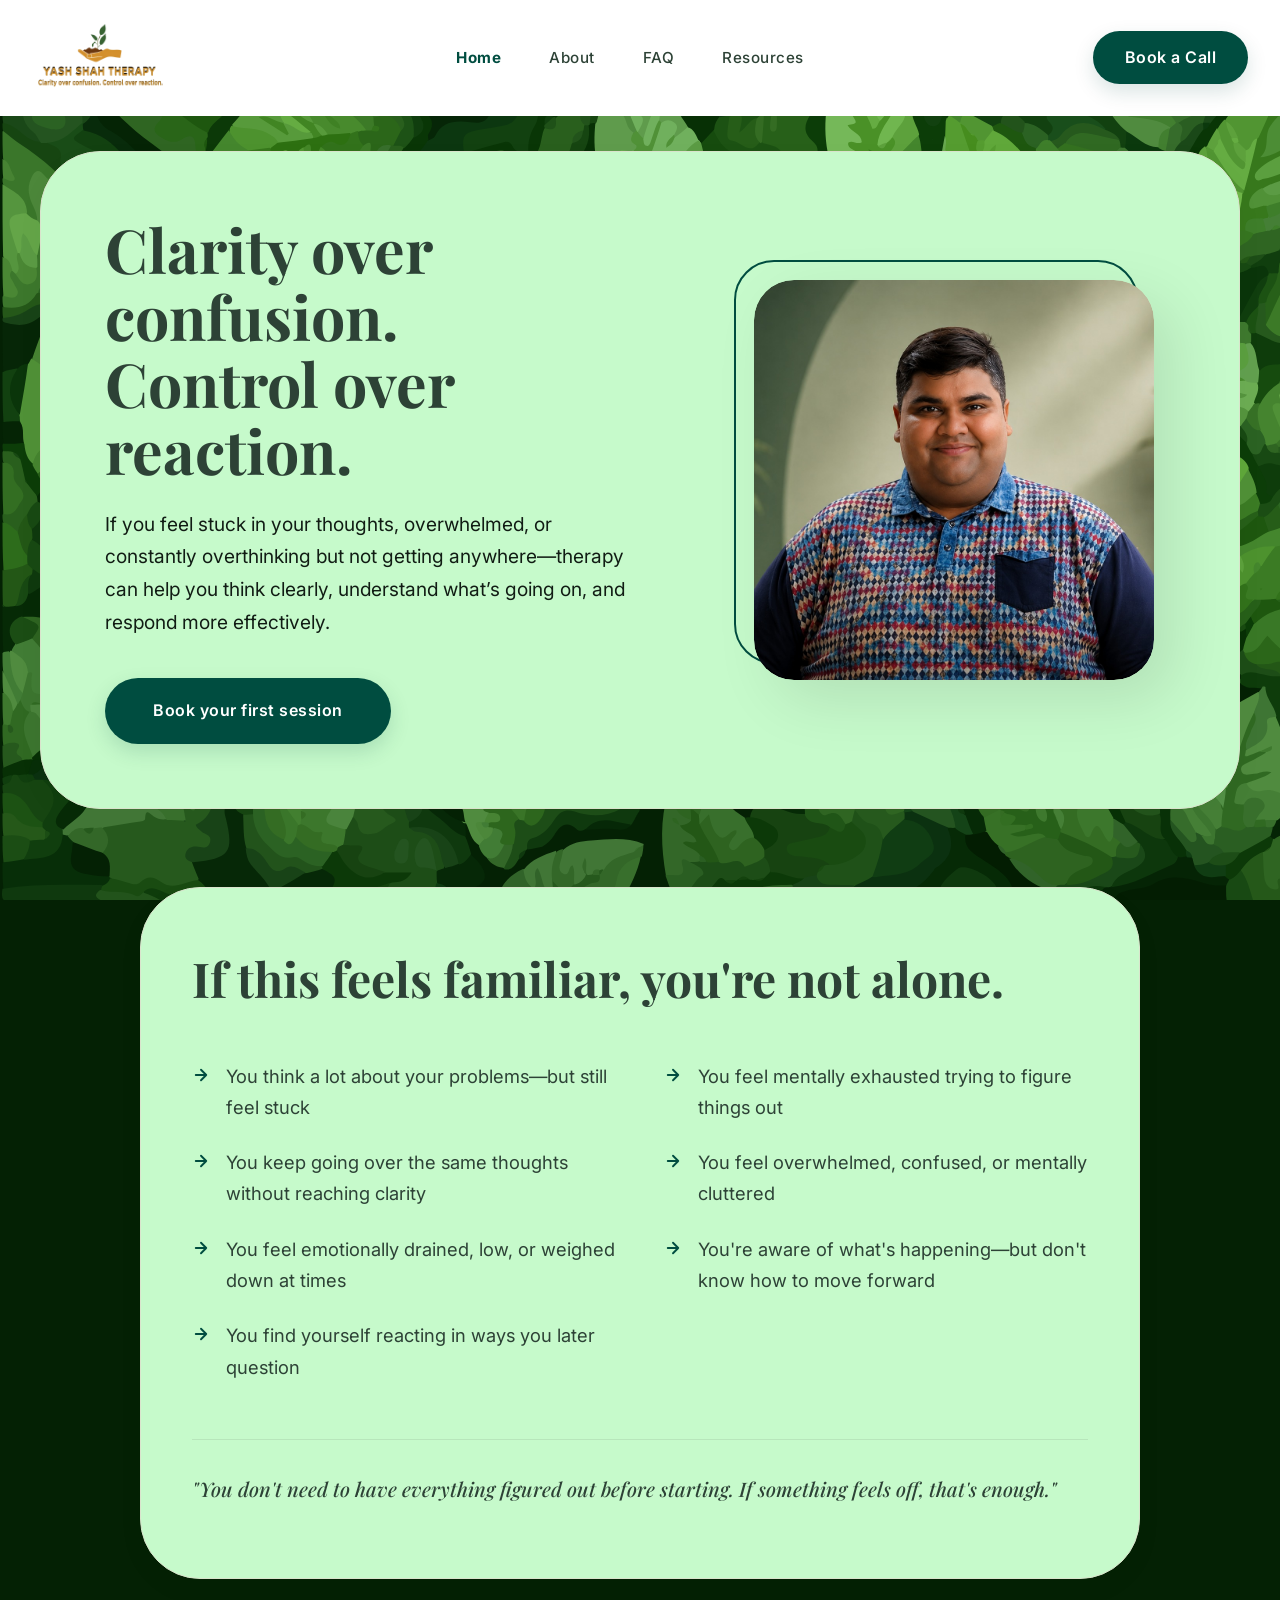
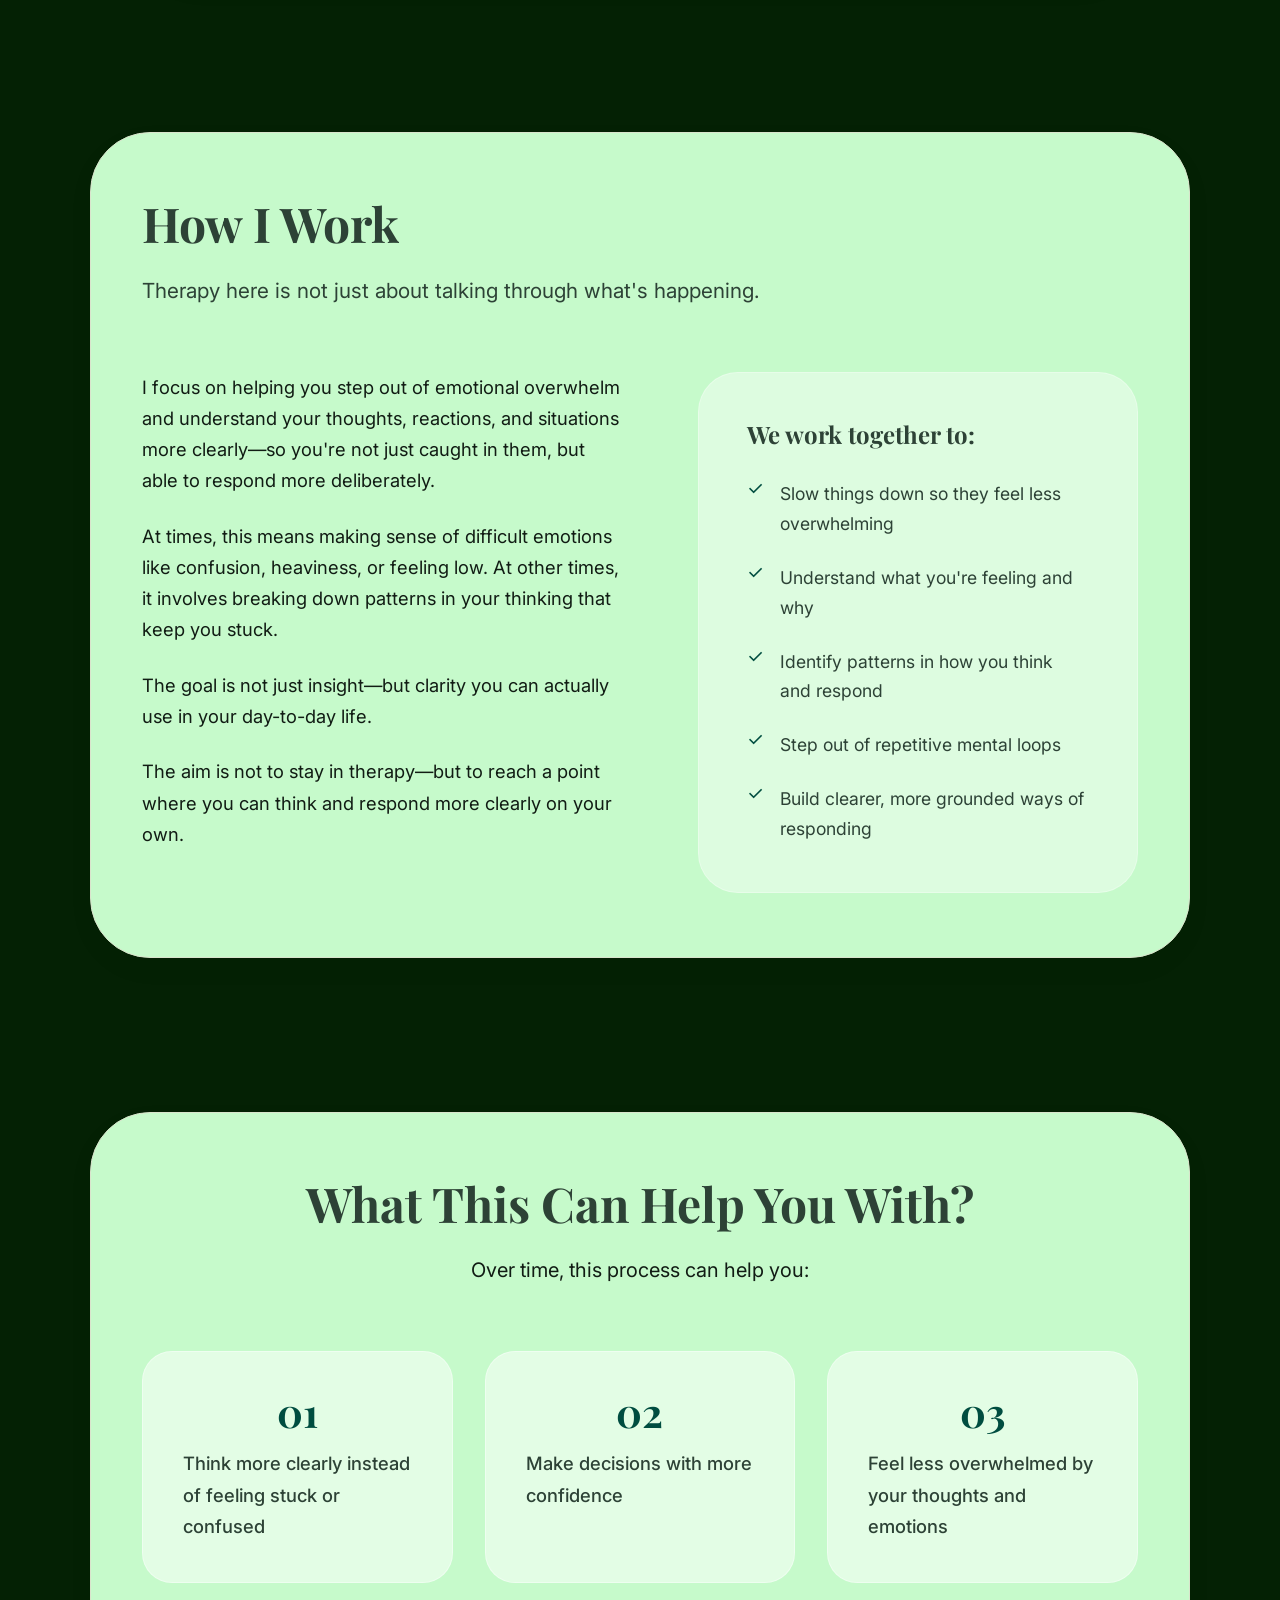
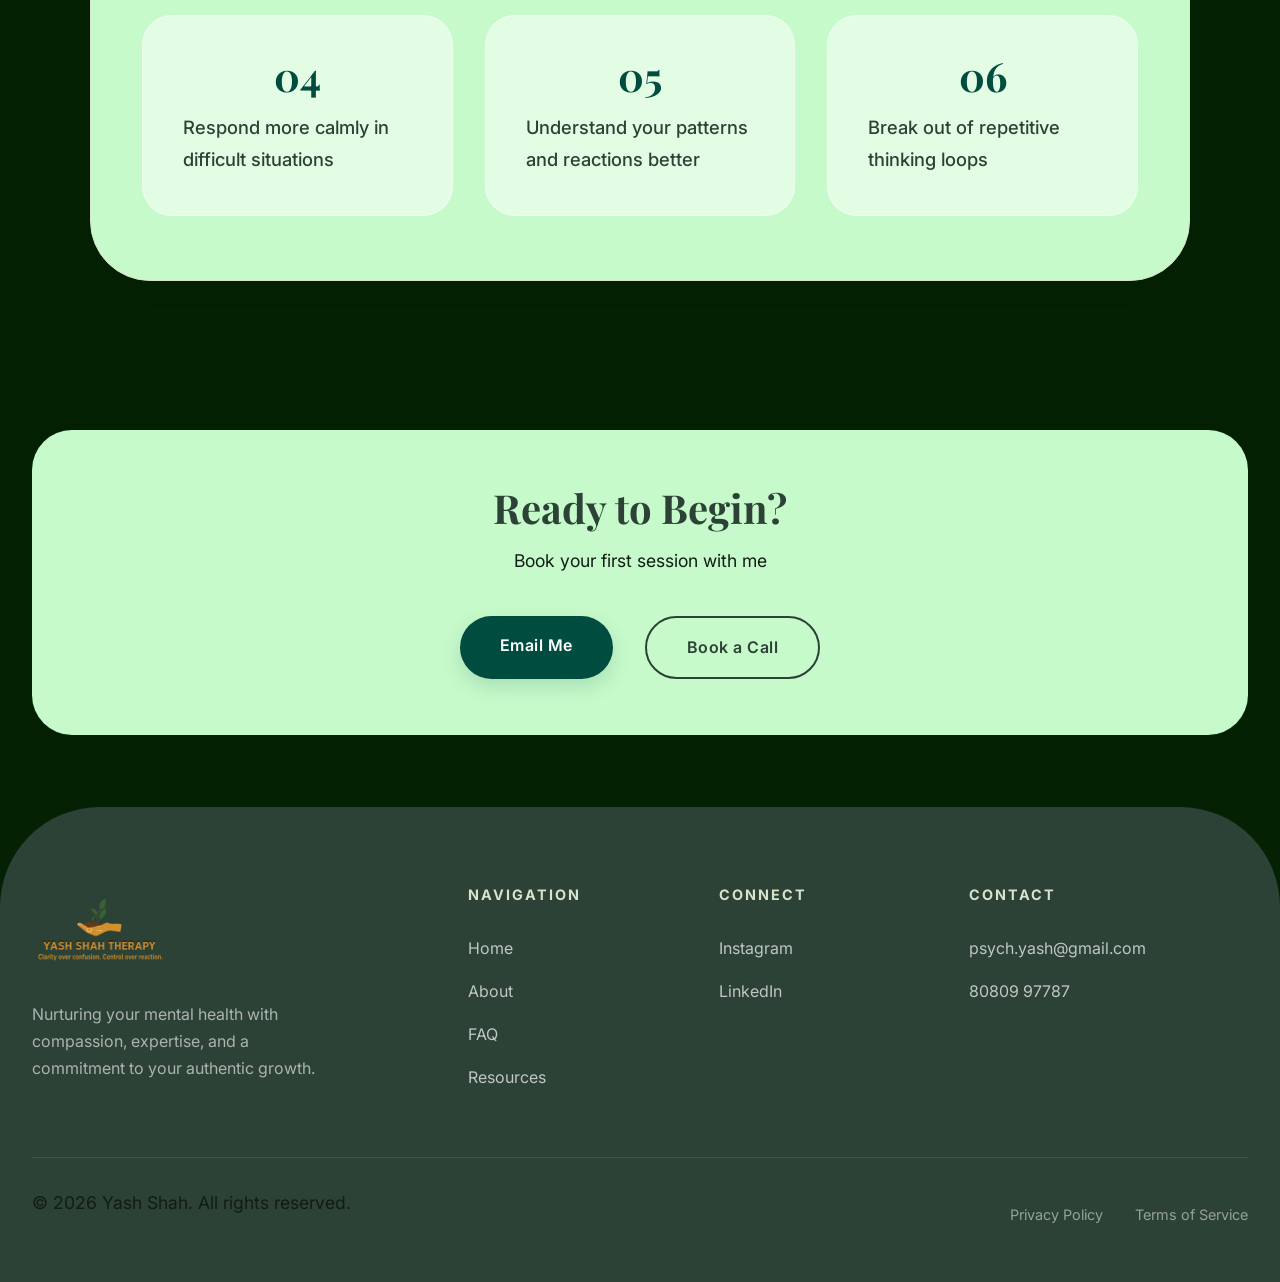
==== commit b1eb402a: "Replace arrows with tick marks in the How I Work section" ====
--- a/index.html
+++ b/index.html
@@ -139,23 +139,23 @@
                         <h3 style="font-size: 1.5rem; margin-bottom: 2rem; color: var(--primary);">We work together to:</h3>
                         <ul style="list-style: none; display: flex; flex-direction: column; gap: 1.5rem;">
                             <li style="display: flex; gap: 1rem; align-items: flex-start;">
-                                <span style="color: var(--tertiary); font-size: 1.2rem; line-height: 1;">→</span>
+                                <span style="color: var(--tertiary); font-size: 1.2rem; line-height: 1;">✓</span>
                                 <span style="font-size: 1.1rem; color: var(--primary);">Slow things down so they feel less overwhelming</span>
                             </li>
                             <li style="display: flex; gap: 1rem; align-items: flex-start;">
-                                <span style="color: var(--tertiary); font-size: 1.2rem; line-height: 1;">→</span>
+                                <span style="color: var(--tertiary); font-size: 1.2rem; line-height: 1;">✓</span>
                                 <span style="font-size: 1.1rem; color: var(--primary);">Understand what you're feeling and why</span>
                             </li>
                             <li style="display: flex; gap: 1rem; align-items: flex-start;">
-                                <span style="color: var(--tertiary); font-size: 1.2rem; line-height: 1;">→</span>
+                                <span style="color: var(--tertiary); font-size: 1.2rem; line-height: 1;">✓</span>
                                 <span style="font-size: 1.1rem; color: var(--primary);">Identify patterns in how you think and respond</span>
                             </li>
                             <li style="display: flex; gap: 1rem; align-items: flex-start;">
-                                <span style="color: var(--tertiary); font-size: 1.2rem; line-height: 1;">→</span>
+                                <span style="color: var(--tertiary); font-size: 1.2rem; line-height: 1;">✓</span>
                                 <span style="font-size: 1.1rem; color: var(--primary);">Step out of repetitive mental loops</span>
                             </li>
                             <li style="display: flex; gap: 1rem; align-items: flex-start;">
-                                <span style="color: var(--tertiary); font-size: 1.2rem; line-height: 1;">→</span>
+                                <span style="color: var(--tertiary); font-size: 1.2rem; line-height: 1;">✓</span>
                                 <span style="font-size: 1.1rem; color: var(--primary);">Build clearer, more grounded ways of responding</span>
                             </li>
                         </ul>
